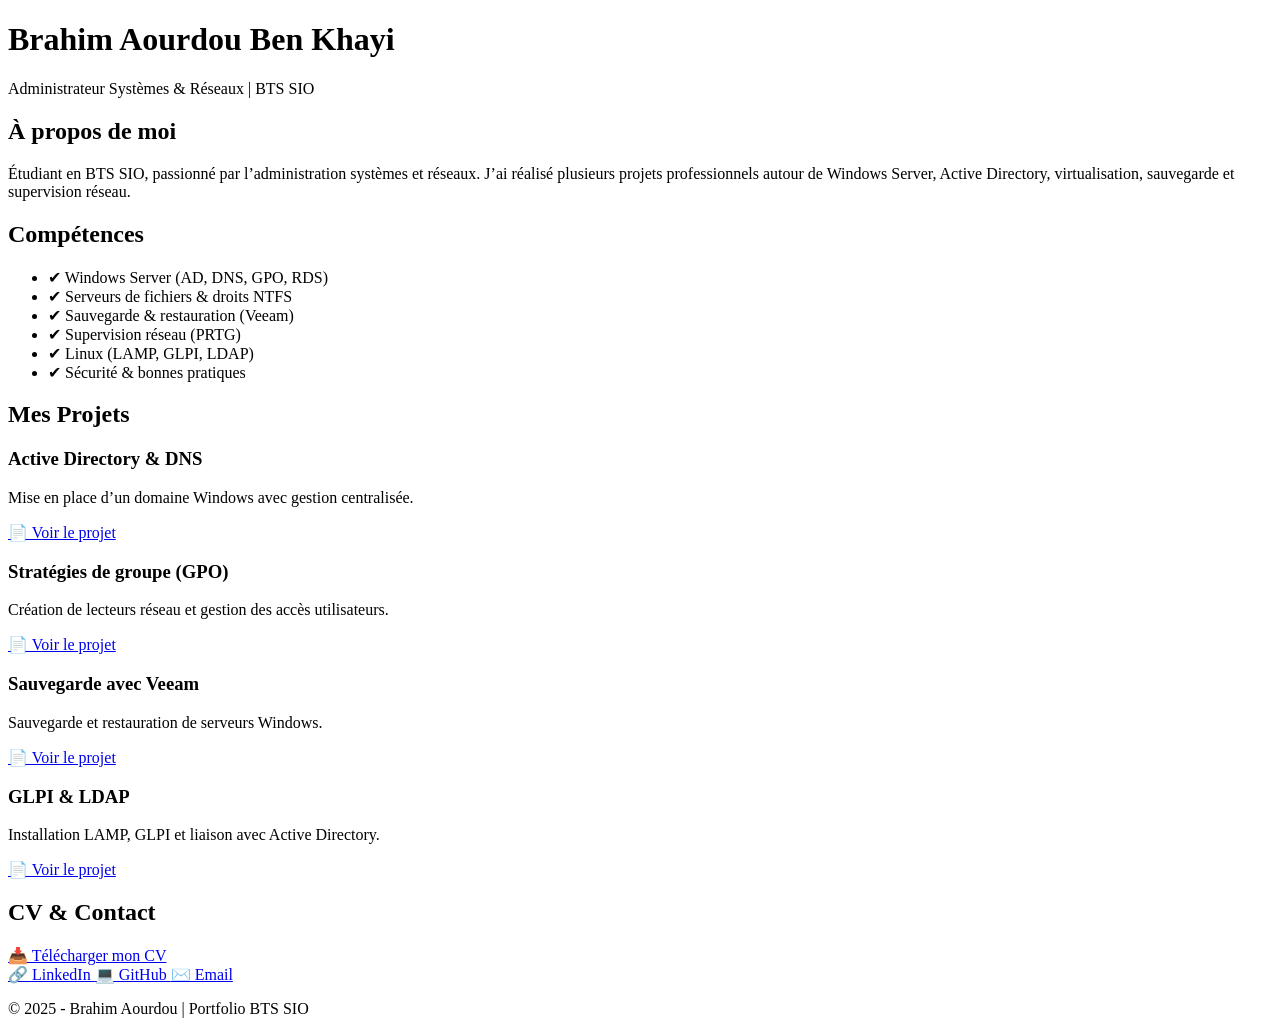
==== index.html @ 38aaaa42 "Add files via upload" ====
<!DOCTYPE html>
<html lang="fr">
<head>
    <meta charset="UTF-8">
    <title>Portfolio - Brahim Aourdou</title>
    <link rel="stylesheet" href="style.css">
</head>
<body>

<header>
    <h1>Brahim Aourdou Ben Khayi</h1>
    <p>Administrateur Systèmes & Réseaux | BTS SIO</p>
</header>

<section class="about">
    <h2>À propos de moi</h2>
    <p>
        Étudiant en BTS SIO, passionné par l’administration systèmes et réseaux.
        J’ai réalisé plusieurs projets professionnels autour de Windows Server,
        Active Directory, virtualisation, sauvegarde et supervision réseau.
    </p>
</section>

<section class="skills">
    <h2>Compétences</h2>
    <ul>
        <li>✔ Windows Server (AD, DNS, GPO, RDS)</li>
        <li>✔ Serveurs de fichiers & droits NTFS</li>
        <li>✔ Sauvegarde & restauration (Veeam)</li>
        <li>✔ Supervision réseau (PRTG)</li>
        <li>✔ Linux (LAMP, GLPI, LDAP)</li>
        <li>✔ Sécurité & bonnes pratiques</li>
    </ul>
</section>

<section class="projects">
    <h2>Mes Projets</h2>

    <div class="project">
        <h3>Active Directory & DNS</h3>
        <p>Mise en place d’un domaine Windows avec gestion centralisée.</p>
        <a href="projets/AD_DNS.pdf" target="_blank">📄 Voir le projet</a>
    </div>

    <div class="project">
        <h3>Stratégies de groupe (GPO)</h3>
        <p>Création de lecteurs réseau et gestion des accès utilisateurs.</p>
        <a href="projets/GPO.pdf" target="_blank">📄 Voir le projet</a>
    </div>

    <div class="project">
        <h3>Sauvegarde avec Veeam</h3>
        <p>Sauvegarde et restauration de serveurs Windows.</p>
        <a href="projets/VEEAM.pdf" target="_blank">📄 Voir le projet</a>
    </div>

    <div class="project">
        <h3>GLPI & LDAP</h3>
        <p>Installation LAMP, GLPI et liaison avec Active Directory.</p>
        <a href="projets/GLPI_LDAP.pdf" target="_blank">📄 Voir le projet</a>
    </div>

</section>
<section class="contact">
    <h2>CV & Contact</h2>

    <div class="contact-box">
        <a class="btn" href="CV/CV_Brahim_Aourdou.pdf" download>
            📥 Télécharger mon CV
        </a>

        <div class="links">
            <a href="https://www.linkedin.com/in/TON-LINKEDIN" target="_blank">
                🔗 LinkedIn
            </a>
            <a href="https://github.com/TON-GITHUB" target="_blank">
                💻 GitHub
            </a>
            <a href="mailto:brahim.aourdoubenkh@gmail.com">
                ✉️ Email
            </a>
        </div>
    </div>
</section>

<footer>
    <p>© 2025 - Brahim Aourdou | Portfolio BTS SIO</p>
</footer>

</body>
</html>
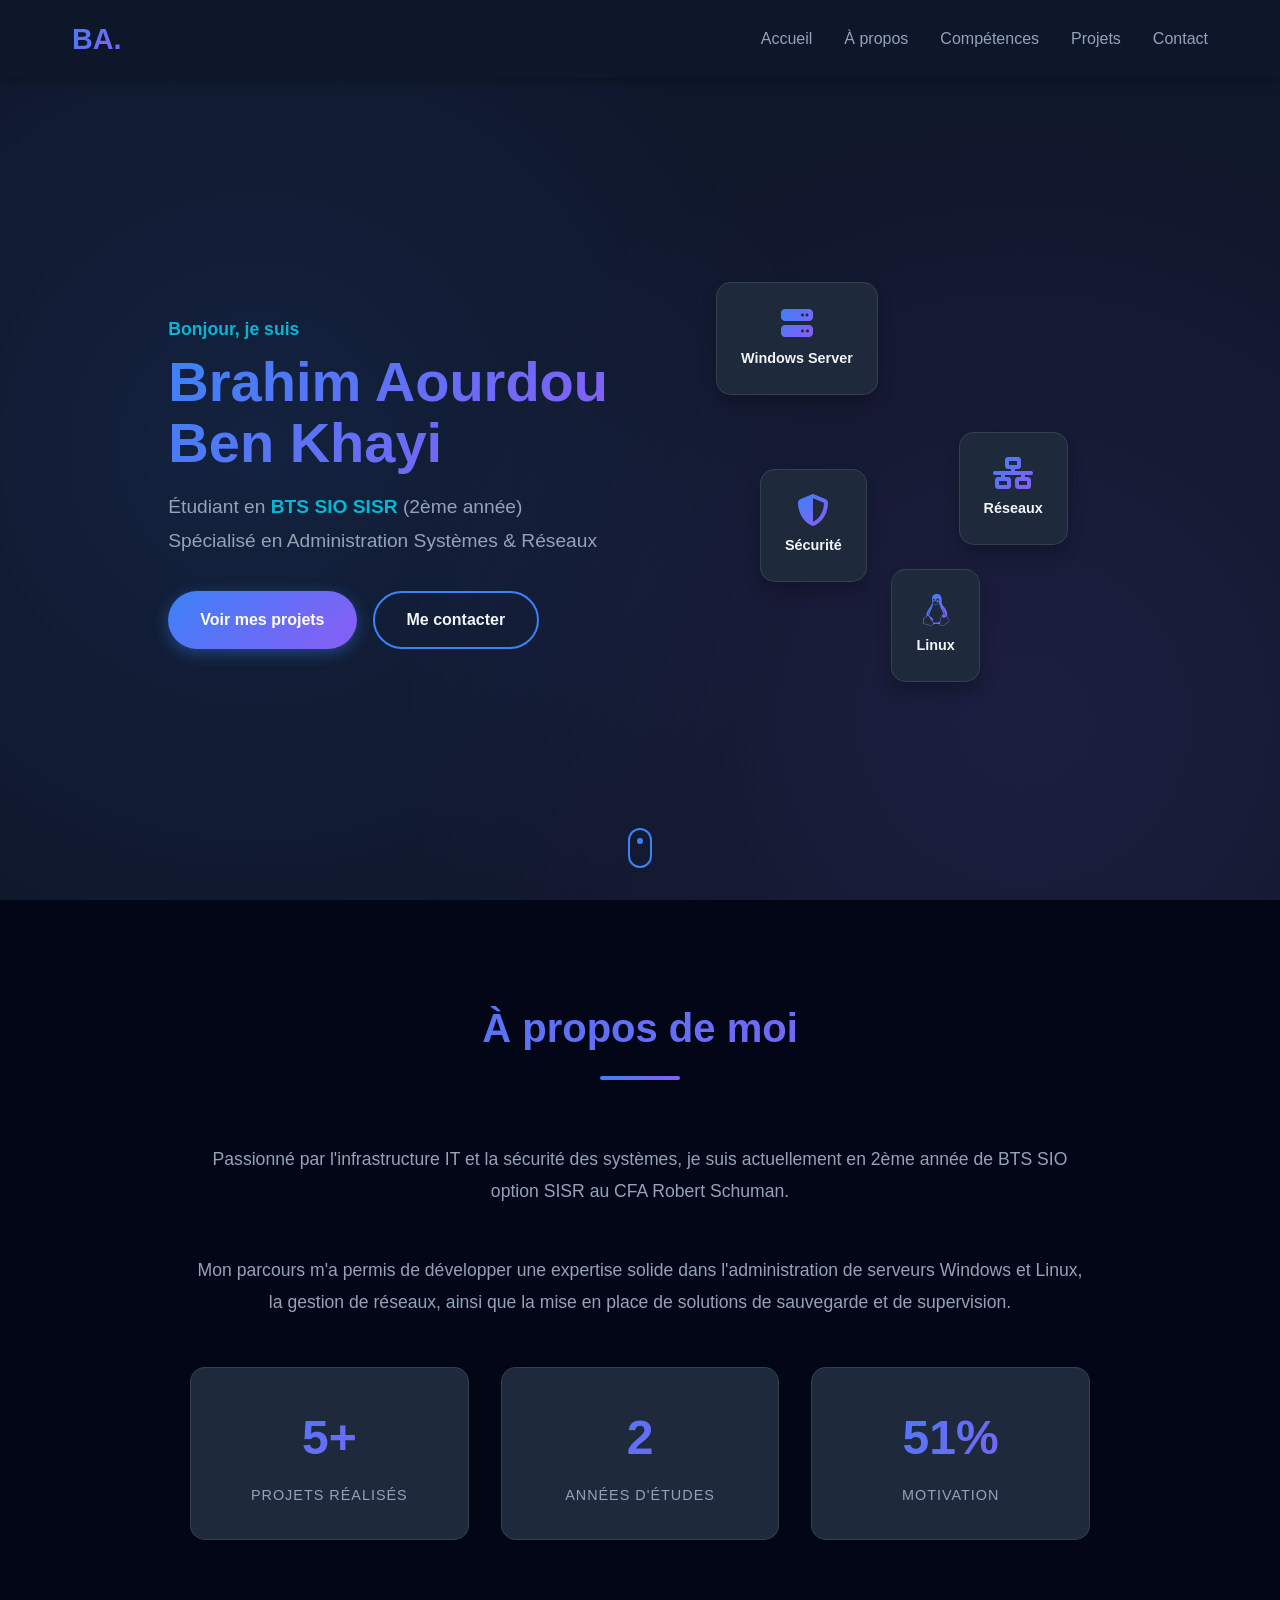
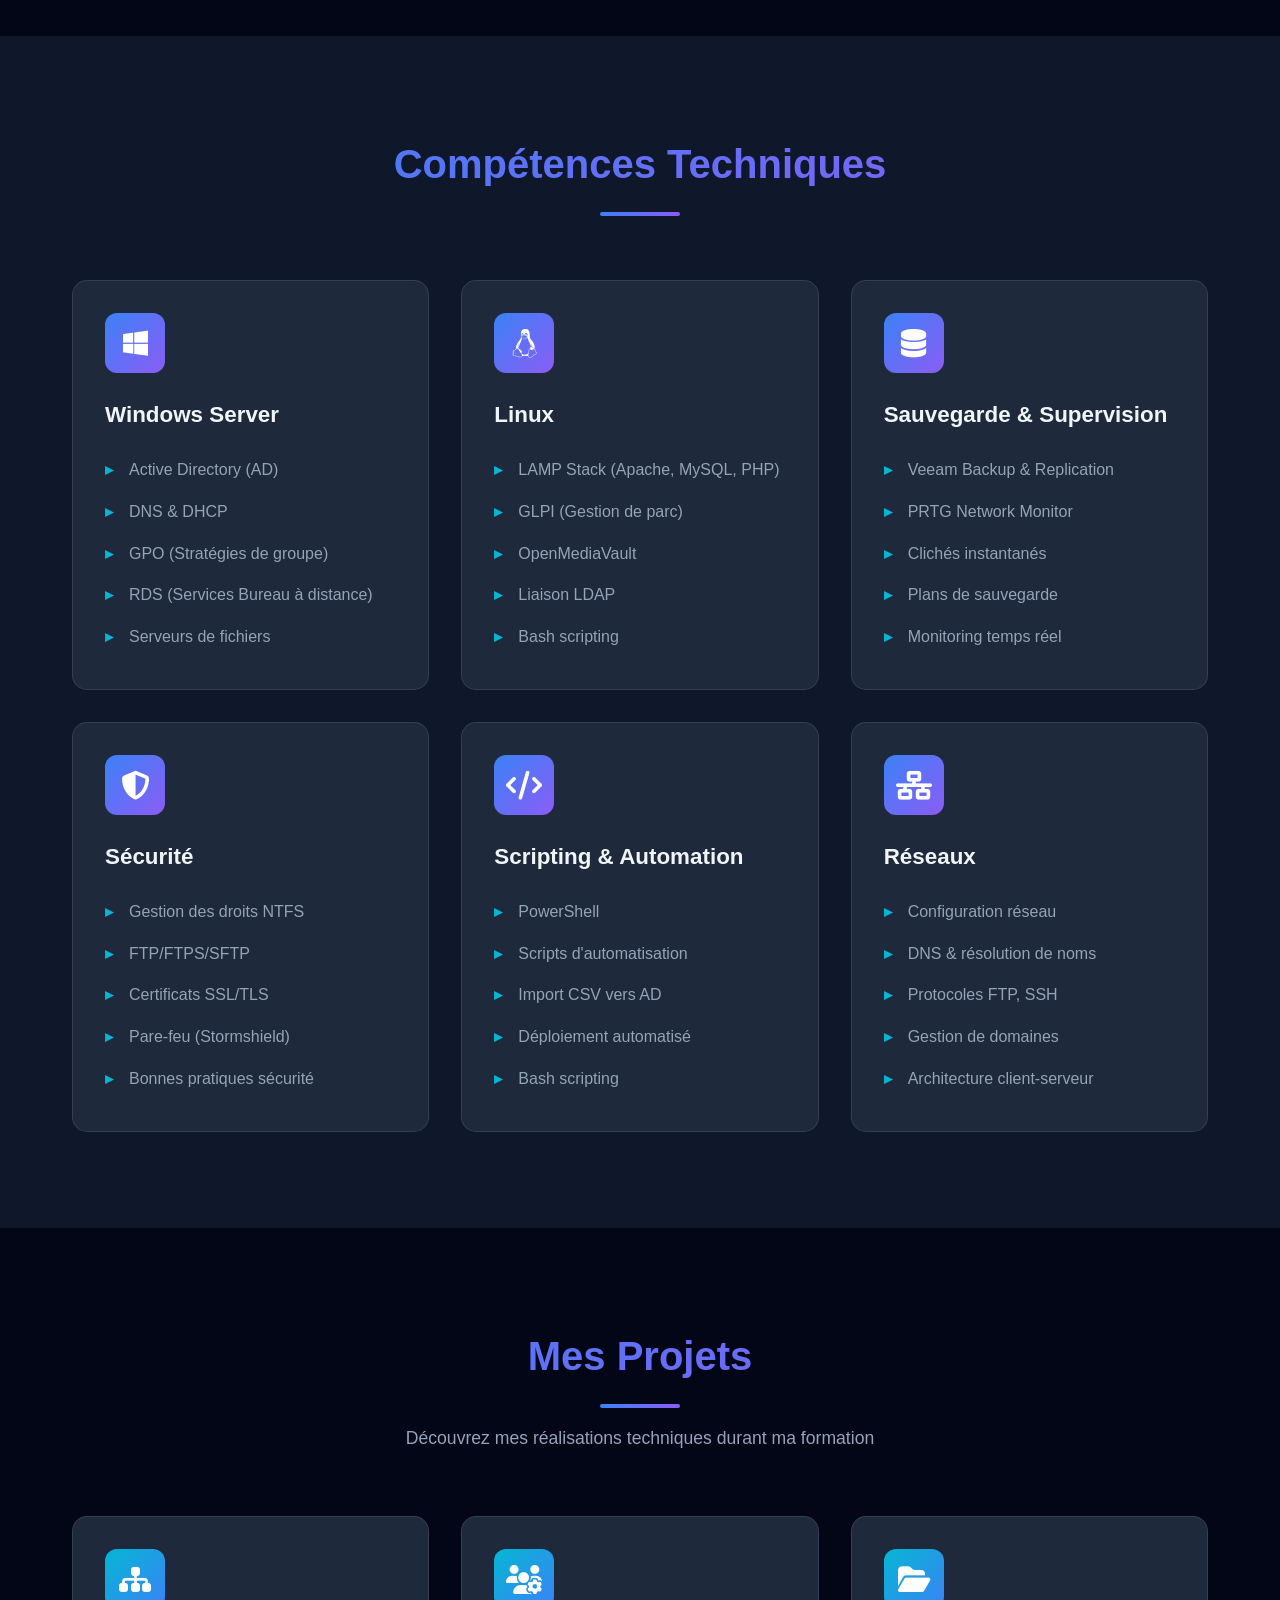
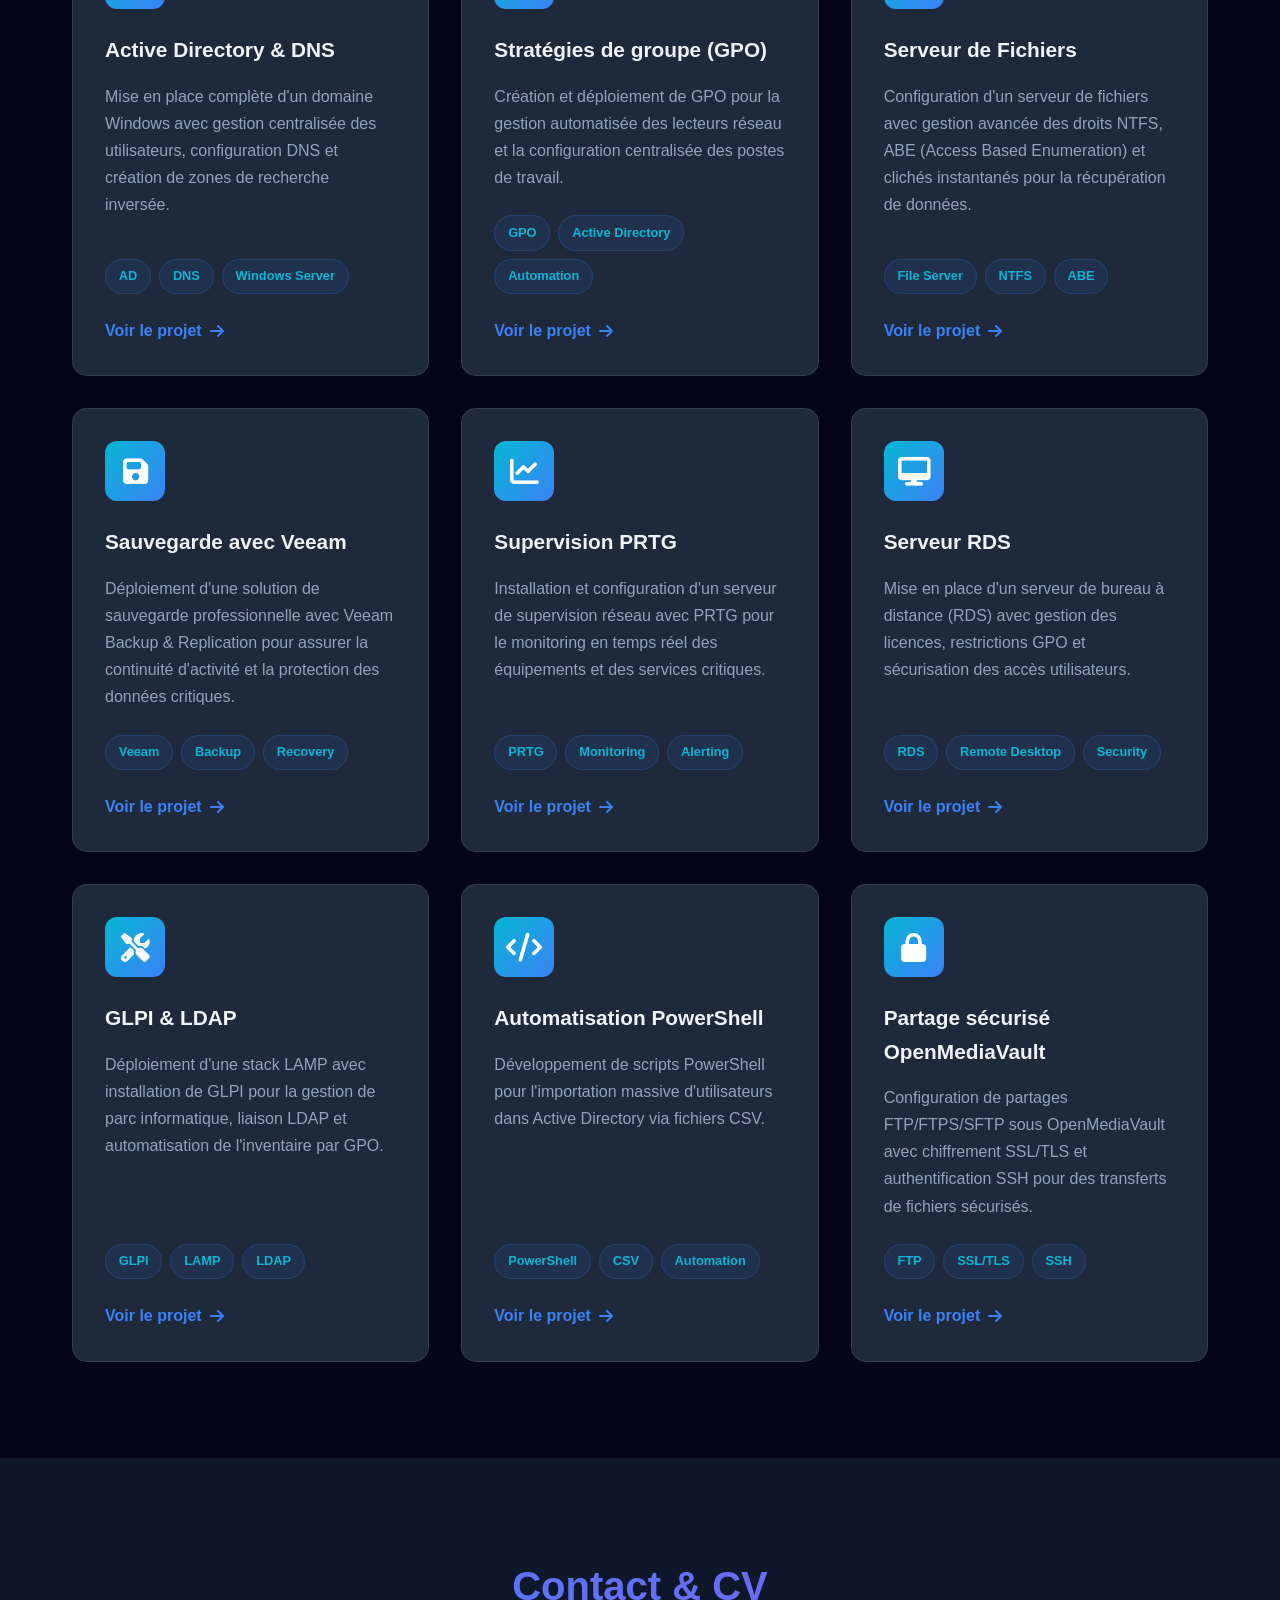
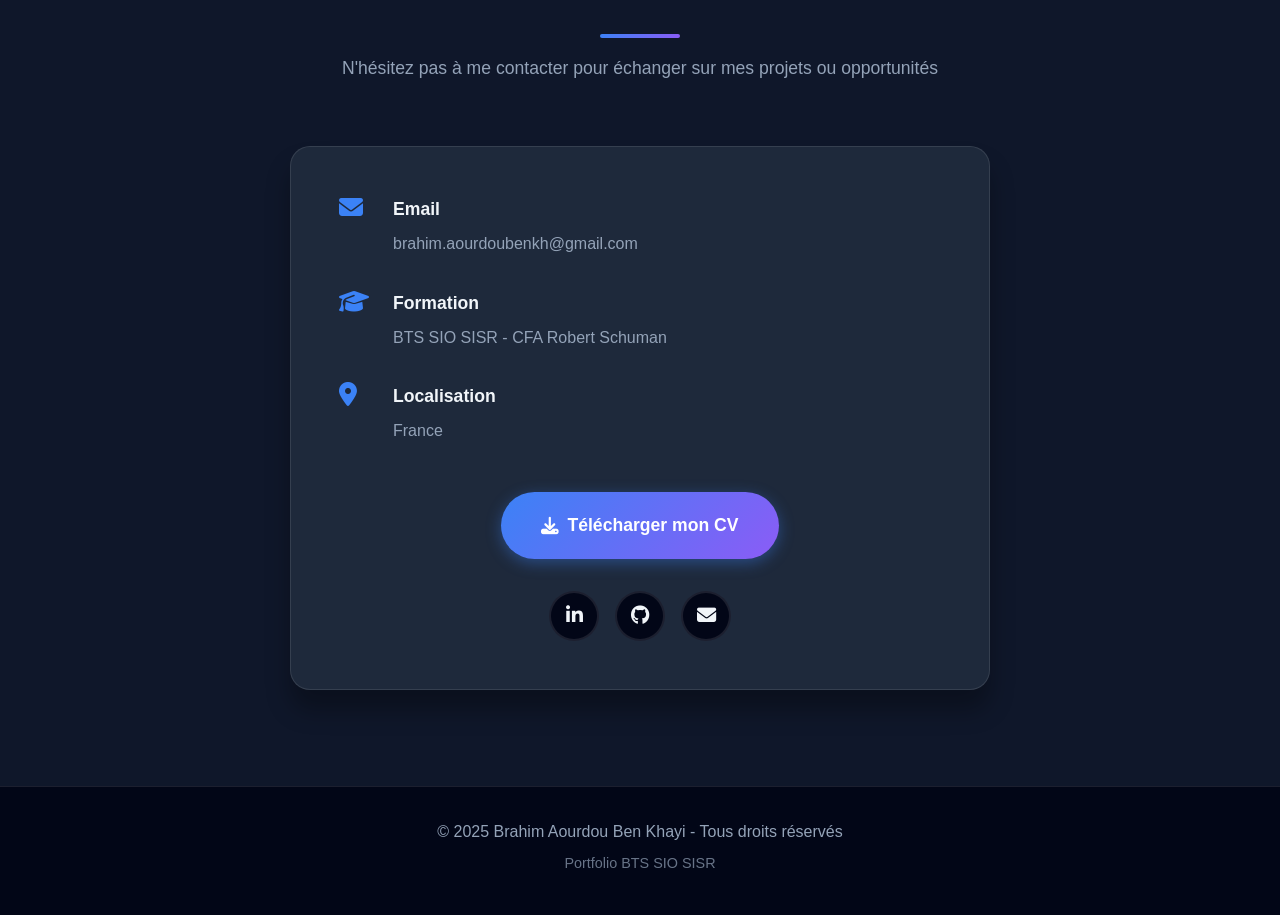
==== commit 8a9aac84: "projets" ====
--- a/index.html
+++ b/index.html
@@ -2,90 +2,414 @@
 <html lang="fr">
 <head>
     <meta charset="UTF-8">
-    <title>Portfolio - Brahim Aourdou</title>
+    <meta name="viewport" content="width=device-width, initial-scale=1.0">
+    <title>Brahim Aourdou - Administrateur Systèmes & Réseaux</title>
     <link rel="stylesheet" href="style.css">
+    <link rel="stylesheet" href="https://cdnjs.cloudflare.com/ajax/libs/font-awesome/6.4.0/css/all.min.css">
 </head>
 <body>
-
-<header>
-    <h1>Brahim Aourdou Ben Khayi</h1>
-    <p>Administrateur Systèmes & Réseaux | BTS SIO</p>
-</header>
-
-<section class="about">
-    <h2>À propos de moi</h2>
-    <p>
-        Étudiant en BTS SIO, passionné par l’administration systèmes et réseaux.
-        J’ai réalisé plusieurs projets professionnels autour de Windows Server,
-        Active Directory, virtualisation, sauvegarde et supervision réseau.
-    </p>
-</section>
-
-<section class="skills">
-    <h2>Compétences</h2>
-    <ul>
-        <li>✔ Windows Server (AD, DNS, GPO, RDS)</li>
-        <li>✔ Serveurs de fichiers & droits NTFS</li>
-        <li>✔ Sauvegarde & restauration (Veeam)</li>
-        <li>✔ Supervision réseau (PRTG)</li>
-        <li>✔ Linux (LAMP, GLPI, LDAP)</li>
-        <li>✔ Sécurité & bonnes pratiques</li>
-    </ul>
-</section>
-
-<section class="projects">
-    <h2>Mes Projets</h2>
-
-    <div class="project">
-        <h3>Active Directory & DNS</h3>
-        <p>Mise en place d’un domaine Windows avec gestion centralisée.</p>
-        <a href="projets/AD_DNS.pdf" target="_blank">📄 Voir le projet</a>
-    </div>
-
-    <div class="project">
-        <h3>Stratégies de groupe (GPO)</h3>
-        <p>Création de lecteurs réseau et gestion des accès utilisateurs.</p>
-        <a href="projets/GPO.pdf" target="_blank">📄 Voir le projet</a>
-    </div>
-
-    <div class="project">
-        <h3>Sauvegarde avec Veeam</h3>
-        <p>Sauvegarde et restauration de serveurs Windows.</p>
-        <a href="projets/VEEAM.pdf" target="_blank">📄 Voir le projet</a>
-    </div>
-
-    <div class="project">
-        <h3>GLPI & LDAP</h3>
-        <p>Installation LAMP, GLPI et liaison avec Active Directory.</p>
-        <a href="projets/GLPI_LDAP.pdf" target="_blank">📄 Voir le projet</a>
-    </div>
-
-</section>
-<section class="contact">
-    <h2>CV & Contact</h2>
-
-    <div class="contact-box">
-        <a class="btn" href="CV/CV_Brahim_Aourdou.pdf" download>
-            📥 Télécharger mon CV
-        </a>
-
-        <div class="links">
-            <a href="https://www.linkedin.com/in/TON-LINKEDIN" target="_blank">
-                🔗 LinkedIn
-            </a>
-            <a href="https://github.com/TON-GITHUB" target="_blank">
-                💻 GitHub
-            </a>
-            <a href="mailto:brahim.aourdoubenkh@gmail.com">
-                ✉️ Email
-            </a>
-        </div>
-    </div>
-</section>
-
-<footer>
-    <p>© 2025 - Brahim Aourdou | Portfolio BTS SIO</p>
-</footer>
-
+    <!-- Navigation -->
+    <nav class="navbar">
+        <div class="nav-container">
+            <div class="logo">BA<span>.</span></div>
+            <ul class="nav-menu">
+                <li><a href="#accueil" class="nav-link">Accueil</a></li>
+                <li><a href="#apropos" class="nav-link">À propos</a></li>
+                <li><a href="#competences" class="nav-link">Compétences</a></li>
+                <li><a href="#projets" class="nav-link">Projets</a></li>
+                <li><a href="#contact" class="nav-link">Contact</a></li>
+            </ul>
+            <div class="hamburger">
+                <span></span>
+                <span></span>
+                <span></span>
+            </div>
+        </div>
+    </nav>
+
+    <!-- Hero Section -->
+    <section id="accueil" class="hero">
+        <div class="hero-container">
+            <div class="hero-content">
+                <div class="hero-text">
+                    <p class="hero-subtitle">Bonjour, je suis</p>
+                    <h1 class="hero-title">Brahim Aourdou<br>Ben Khayi</h1>
+                    <p class="hero-description">
+                        Étudiant en <span class="highlight">BTS SIO SISR</span> (2ème année)<br>
+                        Spécialisé en Administration Systèmes & Réseaux
+                    </p>
+                    <div class="hero-buttons">
+                        <a href="#projets" class="btn btn-primary">Voir mes projets</a>
+                        <a href="#contact" class="btn btn-secondary">Me contacter</a>
+                    </div>
+                </div>
+            </div>
+            <div class="hero-visual">
+                <div class="floating-card card-1">
+                    <i class="fas fa-server"></i>
+                    <p>Windows Server</p>
+                </div>
+                <div class="floating-card card-2">
+                    <i class="fas fa-network-wired"></i>
+                    <p>Réseaux</p>
+                </div>
+                <div class="floating-card card-3">
+                    <i class="fas fa-shield-alt"></i>
+                    <p>Sécurité</p>
+                </div>
+                <div class="floating-card card-4">
+                    <i class="fab fa-linux"></i>
+                    <p>Linux</p>
+                </div>
+            </div>
+        </div>
+        <div class="scroll-indicator">
+            <span></span>
+        </div>
+    </section>
+
+    <!-- About Section -->
+    <section id="apropos" class="about">
+        <div class="container">
+            <div class="section-header">
+                <h2 class="section-title">À propos de moi</h2>
+                <div class="title-underline"></div>
+            </div>
+            <div class="about-content">
+                <div class="about-text">
+                    <p class="intro-text">
+                        Passionné par l'infrastructure IT et la sécurité des systèmes, je suis actuellement en 2ème année 
+                        de BTS SIO option SISR au CFA Robert Schuman.
+                    </p>
+                    <p>
+                        Mon parcours m'a permis de développer une expertise solide dans l'administration de serveurs Windows 
+                        et Linux, la gestion de réseaux, ainsi que la mise en place de solutions de sauvegarde et de supervision.
+                    </p>
+                    <div class="about-stats">
+                        <div class="stat-item">
+                            <div class="stat-number">9+</div>
+                            <div class="stat-label">Projets réalisés</div>
+                        </div>
+                        <div class="stat-item">
+                            <div class="stat-number">2</div>
+                            <div class="stat-label">Années d'études</div>
+                        </div>
+                        <div class="stat-item">
+                            <div class="stat-number">100%</div>
+                            <div class="stat-label">Motivation</div>
+                        </div>
+                    </div>
+                </div>
+            </div>
+        </div>
+    </section>
+
+    <!-- Skills Section -->
+    <section id="competences" class="skills">
+        <div class="container">
+            <div class="section-header">
+                <h2 class="section-title">Compétences Techniques</h2>
+                <div class="title-underline"></div>
+            </div>
+            <div class="skills-grid">
+                <div class="skill-card">
+                    <div class="skill-icon">
+                        <i class="fab fa-windows"></i>
+                    </div>
+                    <h3>Windows Server</h3>
+                    <ul>
+                        <li>Active Directory (AD)</li>
+                        <li>DNS & DHCP</li>
+                        <li>GPO (Stratégies de groupe)</li>
+                        <li>RDS (Services Bureau à distance)</li>
+                        <li>Serveurs de fichiers</li>
+                    </ul>
+                </div>
+
+                <div class="skill-card">
+                    <div class="skill-icon">
+                        <i class="fab fa-linux"></i>
+                    </div>
+                    <h3>Linux</h3>
+                    <ul>
+                        <li>LAMP Stack (Apache, MySQL, PHP)</li>
+                        <li>GLPI (Gestion de parc)</li>
+                        <li>OpenMediaVault</li>
+                        <li>Liaison LDAP</li>
+                        <li>Bash scripting</li>
+                    </ul>
+                </div>
+
+                <div class="skill-card">
+                    <div class="skill-icon">
+                        <i class="fas fa-database"></i>
+                    </div>
+                    <h3>Sauvegarde & Supervision</h3>
+                    <ul>
+                        <li>Veeam Backup & Replication</li>
+                        <li>PRTG Network Monitor</li>
+                        <li>Clichés instantanés</li>
+                        <li>Plans de sauvegarde</li>
+                        <li>Monitoring temps réel</li>
+                    </ul>
+                </div>
+
+                <div class="skill-card">
+                    <div class="skill-icon">
+                        <i class="fas fa-shield-alt"></i>
+                    </div>
+                    <h3>Sécurité</h3>
+                    <ul>
+                        <li>Gestion des droits NTFS</li>
+                        <li>FTP/FTPS/SFTP</li>
+                        <li>Certificats SSL/TLS</li>
+                        <li>Pare-feu (Stormshield)</li>
+                        <li>Bonnes pratiques sécurité</li>
+                    </ul>
+                </div>
+
+                <div class="skill-card">
+                    <div class="skill-icon">
+                        <i class="fas fa-code"></i>
+                    </div>
+                    <h3>Scripting & Automation</h3>
+                    <ul>
+                        <li>PowerShell</li>
+                        <li>Scripts d'automatisation</li>
+                        <li>Import CSV vers AD</li>
+                        <li>Déploiement automatisé</li>
+                        <li>Bash scripting</li>
+                    </ul>
+                </div>
+
+                <div class="skill-card">
+                    <div class="skill-icon">
+                        <i class="fas fa-network-wired"></i>
+                    </div>
+                    <h3>Réseaux</h3>
+                    <ul>
+                        <li>Configuration réseau</li>
+                        <li>DNS & résolution de noms</li>
+                        <li>Protocoles FTP, SSH</li>
+                        <li>Gestion de domaines</li>
+                        <li>Architecture client-serveur</li>
+                    </ul>
+                </div>
+            </div>
+        </div>
+    </section>
+
+    <!-- Projects Section -->
+    <section id="projets" class="projects">
+        <div class="container">
+            <div class="section-header">
+                <h2 class="section-title">Mes Projets</h2>
+                <div class="title-underline"></div>
+                <p class="section-subtitle">Découvrez mes réalisations techniques durant ma formation</p>
+            </div>
+            <div class="projects-grid">
+                <div class="project-card">
+                    <div class="project-icon">
+                        <i class="fas fa-sitemap"></i>
+                    </div>
+                    <h3>Active Directory & DNS</h3>
+                    <p>Mise en place complète d'un domaine Windows avec gestion centralisée des utilisateurs, 
+                    configuration DNS et création de zones de recherche inversée.</p>
+                    <div class="project-tags">
+                        <span class="tag">AD</span>
+                        <span class="tag">DNS</span>
+                        <span class="tag">Windows Server</span>
+                    </div>
+                    <a href="#" class="project-link">Voir le projet <i class="fas fa-arrow-right"></i></a>
+                </div>
+
+                <div class="project-card">
+                    <div class="project-icon">
+                        <i class="fas fa-users-cog"></i>
+                    </div>
+                    <h3>Stratégies de groupe (GPO)</h3>
+                    <p>Création et déploiement de GPO pour la gestion automatisée des lecteurs réseau et 
+                    la configuration centralisée des postes de travail.</p>
+                    <div class="project-tags">
+                        <span class="tag">GPO</span>
+                        <span class="tag">Active Directory</span>
+                        <span class="tag">Automation</span>
+                    </div>
+                    <a href="#" class="project-link">Voir le projet <i class="fas fa-arrow-right"></i></a>
+                </div>
+
+                <div class="project-card">
+                    <div class="project-icon">
+                        <i class="fas fa-folder-open"></i>
+                    </div>
+                    <h3>Serveur de Fichiers</h3>
+                    <p>Configuration d'un serveur de fichiers avec gestion avancée des droits NTFS, ABE 
+                    (Access Based Enumeration) et clichés instantanés pour la récupération de données.</p>
+                    <div class="project-tags">
+                        <span class="tag">File Server</span>
+                        <span class="tag">NTFS</span>
+                        <span class="tag">ABE</span>
+                    </div>
+                    <a href="#" class="project-link">Voir le projet <i class="fas fa-arrow-right"></i></a>
+                </div>
+
+                <div class="project-card">
+                    <div class="project-icon">
+                        <i class="fas fa-save"></i>
+                    </div>
+                    <h3>Sauvegarde avec Veeam</h3>
+                    <p>Déploiement d'une solution de sauvegarde professionnelle avec Veeam Backup & Replication 
+                    pour assurer la continuité d'activité et la protection des données critiques.</p>
+                    <div class="project-tags">
+                        <span class="tag">Veeam</span>
+                        <span class="tag">Backup</span>
+                        <span class="tag">Recovery</span>
+                    </div>
+                    <a href="#" class="project-link">Voir le projet <i class="fas fa-arrow-right"></i></a>
+                </div>
+
+                <div class="project-card">
+                    <div class="project-icon">
+                        <i class="fas fa-chart-line"></i>
+                    </div>
+                    <h3>Supervision PRTG</h3>
+                    <p>Installation et configuration d'un serveur de supervision réseau avec PRTG pour le 
+                    monitoring en temps réel des équipements et des services critiques.</p>
+                    <div class="project-tags">
+                        <span class="tag">PRTG</span>
+                        <span class="tag">Monitoring</span>
+                        <span class="tag">Alerting</span>
+                    </div>
+                    <a href="#" class="project-link">Voir le projet <i class="fas fa-arrow-right"></i></a>
+                </div>
+
+                <div class="project-card">
+                    <div class="project-icon">
+                        <i class="fas fa-desktop"></i>
+                    </div>
+                    <h3>Serveur RDS</h3>
+                    <p>Mise en place d'un serveur de bureau à distance (RDS) avec gestion des licences, 
+                    restrictions GPO et sécurisation des accès utilisateurs.</p>
+                    <div class="project-tags">
+                        <span class="tag">RDS</span>
+                        <span class="tag">Remote Desktop</span>
+                        <span class="tag">Security</span>
+                    </div>
+                    <a href="#" class="project-link">Voir le projet <i class="fas fa-arrow-right"></i></a>
+                </div>
+
+                <div class="project-card">
+                    <div class="project-icon">
+                        <i class="fas fa-tools"></i>
+                    </div>
+                    <h3>GLPI & LDAP</h3>
+                    <p>Déploiement d'une stack LAMP avec installation de GLPI pour la gestion de parc informatique, 
+                    liaison LDAP et automatisation de l'inventaire par GPO.</p>
+                    <div class="project-tags">
+                        <span class="tag">GLPI</span>
+                        <span class="tag">LAMP</span>
+                        <span class="tag">LDAP</span>
+                    </div>
+                    <a href="#" class="project-link">Voir le projet <i class="fas fa-arrow-right"></i></a>
+                </div>
+
+                <div class="project-card">
+                    <div class="project-icon">
+                        <i class="fas fa-code"></i>
+                    </div>
+                    <h3>Automatisation PowerShell</h3>
+                    <p>Développement de scripts PowerShell pour l'importation massive d'utilisateurs dans 
+                    Active Directory via fichiers CSV.</p>
+                    <div class="project-tags">
+                        <span class="tag">PowerShell</span>
+                        <span class="tag">CSV</span>
+                        <span class="tag">Automation</span>
+                    </div>
+                    <a href="#" class="project-link">Voir le projet <i class="fas fa-arrow-right"></i></a>
+                </div>
+
+                <div class="project-card">
+                    <div class="project-icon">
+                        <i class="fas fa-lock"></i>
+                    </div>
+                    <h3>Partage sécurisé OpenMediaVault</h3>
+                    <p>Configuration de partages FTP/FTPS/SFTP sous OpenMediaVault avec chiffrement SSL/TLS 
+                    et authentification SSH pour des transferts de fichiers sécurisés.</p>
+                    <div class="project-tags">
+                        <span class="tag">FTP</span>
+                        <span class="tag">SSL/TLS</span>
+                        <span class="tag">SSH</span>
+                    </div>
+                    <a href="#" class="project-link">Voir le projet <i class="fas fa-arrow-right"></i></a>
+                </div>
+            </div>
+        </div>
+    </section>
+
+    <!-- Contact Section -->
+    <section id="contact" class="contact">
+        <div class="container">
+            <div class="section-header">
+                <h2 class="section-title">Contact & CV</h2>
+                <div class="title-underline"></div>
+                <p class="section-subtitle">N'hésitez pas à me contacter pour échanger sur mes projets ou opportunités</p>
+            </div>
+            <div class="contact-content">
+                <div class="contact-card">
+                    <div class="contact-info">
+                        <div class="info-item">
+                            <i class="fas fa-envelope"></i>
+                            <div>
+                                <h4>Email</h4>
+                                <a href="mailto:brahim.aourdoubenkh@gmail.com">brahim.aourdoubenkh@gmail.com</a>
+                            </div>
+                        </div>
+                        <div class="info-item">
+                            <i class="fas fa-graduation-cap"></i>
+                            <div>
+                                <h4>Formation</h4>
+                                <p>BTS SIO SISR - CFA Robert Schuman</p>
+                            </div>
+                        </div>
+                        <div class="info-item">
+                            <i class="fas fa-map-marker-alt"></i>
+                            <div>
+                                <h4>Localisation</h4>
+                                <p>France</p>
+                            </div>
+                        </div>
+                    </div>
+                    <div class="contact-actions">
+                        <a href="#" class="btn btn-primary btn-large">
+                            <i class="fas fa-download"></i> Télécharger mon CV
+                        </a>
+                        <div class="social-links">
+                            <a href="https://www.linkedin.com" target="_blank" class="social-link">
+                                <i class="fab fa-linkedin-in"></i>
+                            </a>
+                            <a href="https://github.com" target="_blank" class="social-link">
+                                <i class="fab fa-github"></i>
+                            </a>
+                            <a href="mailto:brahim.aourdoubenkh@gmail.com" class="social-link">
+                                <i class="fas fa-envelope"></i>
+                            </a>
+                        </div>
+                    </div>
+                </div>
+            </div>
+        </div>
+    </section>
+
+    <!-- Footer -->
+    <footer class="footer">
+        <div class="container">
+            <div class="footer-content">
+                <p>&copy; 2025 Brahim Aourdou Ben Khayi - Tous droits réservés</p>
+                <p class="footer-subtitle">Portfolio BTS SIO SISR</p>
+            </div>
+        </div>
+    </footer>
+
+    <script src="script.js"></script>
 </body>
 </html>
--- a/style.css
+++ b/style.css
@@ -0,0 +1,789 @@
+/* Variables CSS */
+:root {
+    --primary-color: #3b82f6;
+    --secondary-color: #8b5cf6;
+    --accent-color: #06b6d4;
+    --dark-bg: #0f172a;
+    --darker-bg: #020617;
+    --card-bg: #1e293b;
+    --text-primary: #f1f5f9;
+    --text-secondary: #94a3b8;
+    --gradient-1: linear-gradient(135deg, #3b82f6 0%, #8b5cf6 100%);
+    --gradient-2: linear-gradient(135deg, #06b6d4 0%, #3b82f6 100%);
+    --shadow-sm: 0 2px 4px rgba(0, 0, 0, 0.1);
+    --shadow-md: 0 4px 6px rgba(0, 0, 0, 0.1);
+    --shadow-lg: 0 10px 15px rgba(0, 0, 0, 0.2);
+    --shadow-xl: 0 20px 25px rgba(0, 0, 0, 0.3);
+}
+
+/* Reset & Base */
+* {
+    margin: 0;
+    padding: 0;
+    box-sizing: border-box;
+}
+
+html {
+    scroll-behavior: smooth;
+}
+
+body {
+    font-family: 'Inter', -apple-system, BlinkMacSystemFont, 'Segoe UI', Roboto, sans-serif;
+    background-color: var(--dark-bg);
+    color: var(--text-primary);
+    line-height: 1.6;
+    overflow-x: hidden;
+}
+
+/* Navbar */
+.navbar {
+    position: fixed;
+    top: 0;
+    width: 100%;
+    background: rgba(15, 23, 42, 0.95);
+    backdrop-filter: blur(10px);
+    z-index: 1000;
+    padding: 1rem 0;
+    box-shadow: 0 2px 10px rgba(0, 0, 0, 0.3);
+}
+
+.nav-container {
+    max-width: 1200px;
+    margin: 0 auto;
+    padding: 0 2rem;
+    display: flex;
+    justify-content: space-between;
+    align-items: center;
+}
+
+.logo {
+    font-size: 1.8rem;
+    font-weight: 700;
+    background: var(--gradient-1);
+    -webkit-background-clip: text;
+    -webkit-text-fill-color: transparent;
+    background-clip: text;
+}
+
+.logo span {
+    color: var(--accent-color);
+}
+
+.nav-menu {
+    display: flex;
+    list-style: none;
+    gap: 2rem;
+}
+
+.nav-link {
+    color: var(--text-secondary);
+    text-decoration: none;
+    font-weight: 500;
+    transition: all 0.3s ease;
+    position: relative;
+}
+
+.nav-link::after {
+    content: '';
+    position: absolute;
+    bottom: -5px;
+    left: 0;
+    width: 0;
+    height: 2px;
+    background: var(--gradient-1);
+    transition: width 0.3s ease;
+}
+
+.nav-link:hover {
+    color: var(--text-primary);
+}
+
+.nav-link:hover::after {
+    width: 100%;
+}
+
+.hamburger {
+    display: none;
+    flex-direction: column;
+    cursor: pointer;
+    gap: 5px;
+}
+
+.hamburger span {
+    width: 25px;
+    height: 3px;
+    background: var(--text-primary);
+    transition: all 0.3s ease;
+}
+
+/* Hero Section */
+.hero {
+    min-height: 100vh;
+    display: flex;
+    align-items: center;
+    padding: 6rem 2rem 2rem;
+    position: relative;
+    overflow: hidden;
+}
+
+.hero::before {
+    content: '';
+    position: absolute;
+    top: 0;
+    left: 0;
+    width: 100%;
+    height: 100%;
+    background: radial-gradient(circle at 20% 50%, rgba(59, 130, 246, 0.1) 0%, transparent 50%),
+                radial-gradient(circle at 80% 80%, rgba(139, 92, 246, 0.1) 0%, transparent 50%);
+    z-index: -1;
+}
+
+.hero-container {
+    max-width: 1200px;
+    margin: 0 auto;
+    display: grid;
+    grid-template-columns: 1fr 1fr;
+    gap: 4rem;
+    align-items: center;
+}
+
+.hero-subtitle {
+    color: var(--accent-color);
+    font-size: 1.1rem;
+    font-weight: 600;
+    margin-bottom: 0.5rem;
+    animation: fadeInUp 0.6s ease;
+}
+
+.hero-title {
+    font-size: 3.5rem;
+    font-weight: 800;
+    line-height: 1.1;
+    margin-bottom: 1rem;
+    background: var(--gradient-1);
+    -webkit-background-clip: text;
+    -webkit-text-fill-color: transparent;
+    background-clip: text;
+    animation: fadeInUp 0.6s ease 0.2s backwards;
+}
+
+.hero-description {
+    font-size: 1.2rem;
+    color: var(--text-secondary);
+    margin-bottom: 2rem;
+    line-height: 1.8;
+    animation: fadeInUp 0.6s ease 0.4s backwards;
+}
+
+.highlight {
+    color: var(--accent-color);
+    font-weight: 600;
+}
+
+.hero-buttons {
+    display: flex;
+    gap: 1rem;
+    animation: fadeInUp 0.6s ease 0.6s backwards;
+}
+
+.btn {
+    padding: 0.9rem 2rem;
+    border-radius: 50px;
+    text-decoration: none;
+    font-weight: 600;
+    transition: all 0.3s ease;
+    display: inline-flex;
+    align-items: center;
+    gap: 0.5rem;
+}
+
+.btn-primary {
+    background: var(--gradient-1);
+    color: white;
+    box-shadow: 0 4px 15px rgba(59, 130, 246, 0.4);
+}
+
+.btn-primary:hover {
+    transform: translateY(-2px);
+    box-shadow: 0 6px 20px rgba(59, 130, 246, 0.6);
+}
+
+.btn-secondary {
+    background: transparent;
+    color: var(--text-primary);
+    border: 2px solid var(--primary-color);
+}
+
+.btn-secondary:hover {
+    background: var(--primary-color);
+    transform: translateY(-2px);
+}
+
+/* Floating Cards */
+.hero-visual {
+    position: relative;
+    height: 500px;
+}
+
+.floating-card {
+    position: absolute;
+    background: var(--card-bg);
+    padding: 1.5rem;
+    border-radius: 15px;
+    box-shadow: var(--shadow-lg);
+    display: flex;
+    flex-direction: column;
+    align-items: center;
+    gap: 0.5rem;
+    border: 1px solid rgba(255, 255, 255, 0.1);
+    animation: float 3s ease-in-out infinite;
+}
+
+.floating-card i {
+    font-size: 2rem;
+    background: var(--gradient-1);
+    -webkit-background-clip: text;
+    -webkit-text-fill-color: transparent;
+    background-clip: text;
+}
+
+.floating-card p {
+    font-weight: 600;
+    font-size: 0.9rem;
+}
+
+.card-1 {
+    top: 10%;
+    left: 10%;
+    animation-delay: 0s;
+}
+
+.card-2 {
+    top: 40%;
+    right: 10%;
+    animation-delay: 0.5s;
+}
+
+.card-3 {
+    bottom: 30%;
+    left: 20%;
+    animation-delay: 1s;
+}
+
+.card-4 {
+    bottom: 10%;
+    right: 30%;
+    animation-delay: 1.5s;
+}
+
+/* Scroll Indicator */
+.scroll-indicator {
+    position: absolute;
+    bottom: 2rem;
+    left: 50%;
+    transform: translateX(-50%);
+    animation: bounce 2s infinite;
+}
+
+.scroll-indicator span {
+    display: block;
+    width: 24px;
+    height: 40px;
+    border: 2px solid var(--primary-color);
+    border-radius: 20px;
+    position: relative;
+}
+
+.scroll-indicator span::before {
+    content: '';
+    position: absolute;
+    top: 8px;
+    left: 50%;
+    transform: translateX(-50%);
+    width: 6px;
+    height: 6px;
+    background: var(--primary-color);
+    border-radius: 50%;
+    animation: scroll 2s infinite;
+}
+
+/* Container & Sections */
+.container {
+    max-width: 1200px;
+    margin: 0 auto;
+    padding: 0 2rem;
+}
+
+section {
+    padding: 6rem 0;
+}
+
+.section-header {
+    text-align: center;
+    margin-bottom: 4rem;
+}
+
+.section-title {
+    font-size: 2.5rem;
+    font-weight: 800;
+    margin-bottom: 1rem;
+    background: var(--gradient-1);
+    -webkit-background-clip: text;
+    -webkit-text-fill-color: transparent;
+    background-clip: text;
+}
+
+.title-underline {
+    width: 80px;
+    height: 4px;
+    background: var(--gradient-1);
+    margin: 0 auto;
+    border-radius: 2px;
+}
+
+.section-subtitle {
+    color: var(--text-secondary);
+    font-size: 1.1rem;
+    margin-top: 1rem;
+}
+
+/* About Section */
+.about {
+    background: var(--darker-bg);
+}
+
+.about-content {
+    max-width: 900px;
+    margin: 0 auto;
+}
+
+.about-text {
+    text-align: center;
+}
+
+.intro-text {
+    font-size: 1.3rem;
+    color: var(--text-primary);
+    margin-bottom: 1.5rem;
+    line-height: 1.8;
+}
+
+.about-text p {
+    color: var(--text-secondary);
+    font-size: 1.1rem;
+    margin-bottom: 3rem;
+    line-height: 1.8;
+}
+
+.about-stats {
+    display: grid;
+    grid-template-columns: repeat(3, 1fr);
+    gap: 2rem;
+    margin-top: 3rem;
+}
+
+.stat-item {
+    text-align: center;
+    padding: 2rem;
+    background: var(--card-bg);
+    border-radius: 15px;
+    border: 1px solid rgba(255, 255, 255, 0.1);
+    transition: all 0.3s ease;
+}
+
+.stat-item:hover {
+    transform: translateY(-5px);
+    box-shadow: var(--shadow-lg);
+}
+
+.stat-number {
+    font-size: 3rem;
+    font-weight: 800;
+    background: var(--gradient-1);
+    -webkit-background-clip: text;
+    -webkit-text-fill-color: transparent;
+    background-clip: text;
+    margin-bottom: 0.5rem;
+}
+
+.stat-label {
+    color: var(--text-secondary);
+    font-size: 0.9rem;
+    text-transform: uppercase;
+    letter-spacing: 1px;
+}
+
+/* Skills Section */
+.skills-grid {
+    display: grid;
+    grid-template-columns: repeat(auto-fit, minmax(300px, 1fr));
+    gap: 2rem;
+}
+
+.skill-card {
+    background: var(--card-bg);
+    padding: 2rem;
+    border-radius: 15px;
+    border: 1px solid rgba(255, 255, 255, 0.1);
+    transition: all 0.3s ease;
+}
+
+.skill-card:hover {
+    transform: translateY(-5px);
+    box-shadow: var(--shadow-xl);
+    border-color: var(--primary-color);
+}
+
+.skill-icon {
+    width: 60px;
+    height: 60px;
+    background: var(--gradient-1);
+    border-radius: 12px;
+    display: flex;
+    align-items: center;
+    justify-content: center;
+    margin-bottom: 1.5rem;
+}
+
+.skill-icon i {
+    font-size: 1.8rem;
+    color: white;
+}
+
+.skill-card h3 {
+    font-size: 1.4rem;
+    margin-bottom: 1rem;
+    color: var(--text-primary);
+}
+
+.skill-card ul {
+    list-style: none;
+}
+
+.skill-card li {
+    color: var(--text-secondary);
+    padding: 0.5rem 0;
+    padding-left: 1.5rem;
+    position: relative;
+}
+
+.skill-card li::before {
+    content: '▸';
+    position: absolute;
+    left: 0;
+    color: var(--accent-color);
+    font-weight: bold;
+}
+
+/* Projects Section */
+.projects {
+    background: var(--darker-bg);
+}
+
+.projects-grid {
+    display: grid;
+    grid-template-columns: repeat(auto-fit, minmax(320px, 1fr));
+    gap: 2rem;
+}
+
+.project-card {
+    background: var(--card-bg);
+    padding: 2rem;
+    border-radius: 15px;
+    border: 1px solid rgba(255, 255, 255, 0.1);
+    transition: all 0.3s ease;
+    display: flex;
+    flex-direction: column;
+}
+
+.project-card:hover {
+    transform: translateY(-5px);
+    box-shadow: var(--shadow-xl);
+    border-color: var(--primary-color);
+}
+
+.project-icon {
+    width: 60px;
+    height: 60px;
+    background: var(--gradient-2);
+    border-radius: 12px;
+    display: flex;
+    align-items: center;
+    justify-content: center;
+    margin-bottom: 1.5rem;
+}
+
+.project-icon i {
+    font-size: 1.8rem;
+    color: white;
+}
+
+.project-card h3 {
+    font-size: 1.3rem;
+    margin-bottom: 1rem;
+    color: var(--text-primary);
+}
+
+.project-card p {
+    color: var(--text-secondary);
+    line-height: 1.7;
+    margin-bottom: 1.5rem;
+    flex-grow: 1;
+}
+
+.project-tags {
+    display: flex;
+    flex-wrap: wrap;
+    gap: 0.5rem;
+    margin-bottom: 1.5rem;
+}
+
+.tag {
+    background: rgba(59, 130, 246, 0.1);
+    color: var(--accent-color);
+    padding: 0.4rem 0.8rem;
+    border-radius: 20px;
+    font-size: 0.8rem;
+    font-weight: 600;
+    border: 1px solid rgba(59, 130, 246, 0.2);
+}
+
+.project-link {
+    color: var(--primary-color);
+    text-decoration: none;
+    font-weight: 600;
+    display: inline-flex;
+    align-items: center;
+    gap: 0.5rem;
+    transition: all 0.3s ease;
+}
+
+.project-link:hover {
+    color: var(--accent-color);
+    gap: 0.8rem;
+}
+
+/* Contact Section */
+.contact-content {
+    max-width: 700px;
+    margin: 0 auto;
+}
+
+.contact-card {
+    background: var(--card-bg);
+    padding: 3rem;
+    border-radius: 20px;
+    border: 1px solid rgba(255, 255, 255, 0.1);
+    box-shadow: var(--shadow-xl);
+}
+
+.contact-info {
+    margin-bottom: 3rem;
+}
+
+.info-item {
+    display: flex;
+    align-items: flex-start;
+    gap: 1.5rem;
+    margin-bottom: 2rem;
+}
+
+.info-item i {
+    font-size: 1.5rem;
+    color: var(--primary-color);
+    min-width: 30px;
+}
+
+.info-item h4 {
+    color: var(--text-primary);
+    margin-bottom: 0.5rem;
+    font-size: 1.1rem;
+}
+
+.info-item p,
+.info-item a {
+    color: var(--text-secondary);
+    text-decoration: none;
+    transition: color 0.3s ease;
+}
+
+.info-item a:hover {
+    color: var(--accent-color);
+}
+
+.contact-actions {
+    text-align: center;
+}
+
+.btn-large {
+    font-size: 1.1rem;
+    padding: 1.2rem 2.5rem;
+    margin-bottom: 2rem;
+}
+
+.social-links {
+    display: flex;
+    justify-content: center;
+    gap: 1rem;
+}
+
+.social-link {
+    width: 50px;
+    height: 50px;
+    background: var(--darker-bg);
+    border: 2px solid rgba(255, 255, 255, 0.1);
+    border-radius: 50%;
+    display: flex;
+    align-items: center;
+    justify-content: center;
+    color: var(--text-primary);
+    text-decoration: none;
+    font-size: 1.2rem;
+    transition: all 0.3s ease;
+}
+
+.social-link:hover {
+    background: var(--gradient-1);
+    border-color: transparent;
+    transform: translateY(-3px);
+    box-shadow: 0 5px 15px rgba(59, 130, 246, 0.4);
+}
+
+/* Footer */
+.footer {
+    background: var(--darker-bg);
+    padding: 2rem 0;
+    text-align: center;
+    border-top: 1px solid rgba(255, 255, 255, 0.1);
+}
+
+.footer-content p {
+    color: var(--text-secondary);
+    margin-bottom: 0.5rem;
+}
+
+.footer-subtitle {
+    font-size: 0.9rem;
+    opacity: 0.7;
+}
+
+/* Animations */
+@keyframes fadeInUp {
+    from {
+        opacity: 0;
+        transform: translateY(30px);
+    }
+    to {
+        opacity: 1;
+        transform: translateY(0);
+    }
+}
+
+@keyframes float {
+    0%, 100% {
+        transform: translateY(0);
+    }
+    50% {
+        transform: translateY(-20px);
+    }
+}
+
+@keyframes bounce {
+    0%, 20%, 50%, 80%, 100% {
+        transform: translateX(-50%) translateY(0);
+    }
+    40% {
+        transform: translateX(-50%) translateY(-10px);
+    }
+    60% {
+        transform: translateX(-50%) translateY(-5px);
+    }
+}
+
+@keyframes scroll {
+    0% {
+        opacity: 0;
+        transform: translateX(-50%) translateY(0);
+    }
+    40% {
+        opacity: 1;
+    }
+    80% {
+        opacity: 0;
+        transform: translateX(-50%) translateY(20px);
+    }
+    100% {
+        opacity: 0;
+    }
+}
+
+/* Responsive */
+@media (max-width: 968px) {
+    .nav-menu {
+        position: fixed;
+        left: -100%;
+        top: 70px;
+        flex-direction: column;
+        background: rgba(15, 23, 42, 0.98);
+        width: 100%;
+        text-align: center;
+        transition: 0.3s;
+        padding: 2rem 0;
+    }
+
+    .nav-menu.active {
+        left: 0;
+    }
+
+    .hamburger {
+        display: flex;
+    }
+
+    .hero-container {
+        grid-template-columns: 1fr;
+        text-align: center;
+    }
+
+    .hero-visual {
+        display: none;
+    }
+
+    .hero-title {
+        font-size: 2.5rem;
+    }
+
+    .hero-buttons {
+        justify-content: center;
+        flex-wrap: wrap;
+    }
+
+    .about-stats {
+        grid-template-columns: 1fr;
+    }
+
+    .skills-grid {
+        grid-template-columns: 1fr;
+    }
+
+    .projects-grid {
+        grid-template-columns: 1fr;
+    }
+}
+
+@media (max-width: 480px) {
+    .hero-title {
+        font-size: 2rem;
+    }
+
+    .hero-description {
+        font-size: 1rem;
+    }
+
+    .section-title {
+        font-size: 2rem;
+    }
+
+    .contact-card {
+        padding: 2rem 1.5rem;
+    }
+}
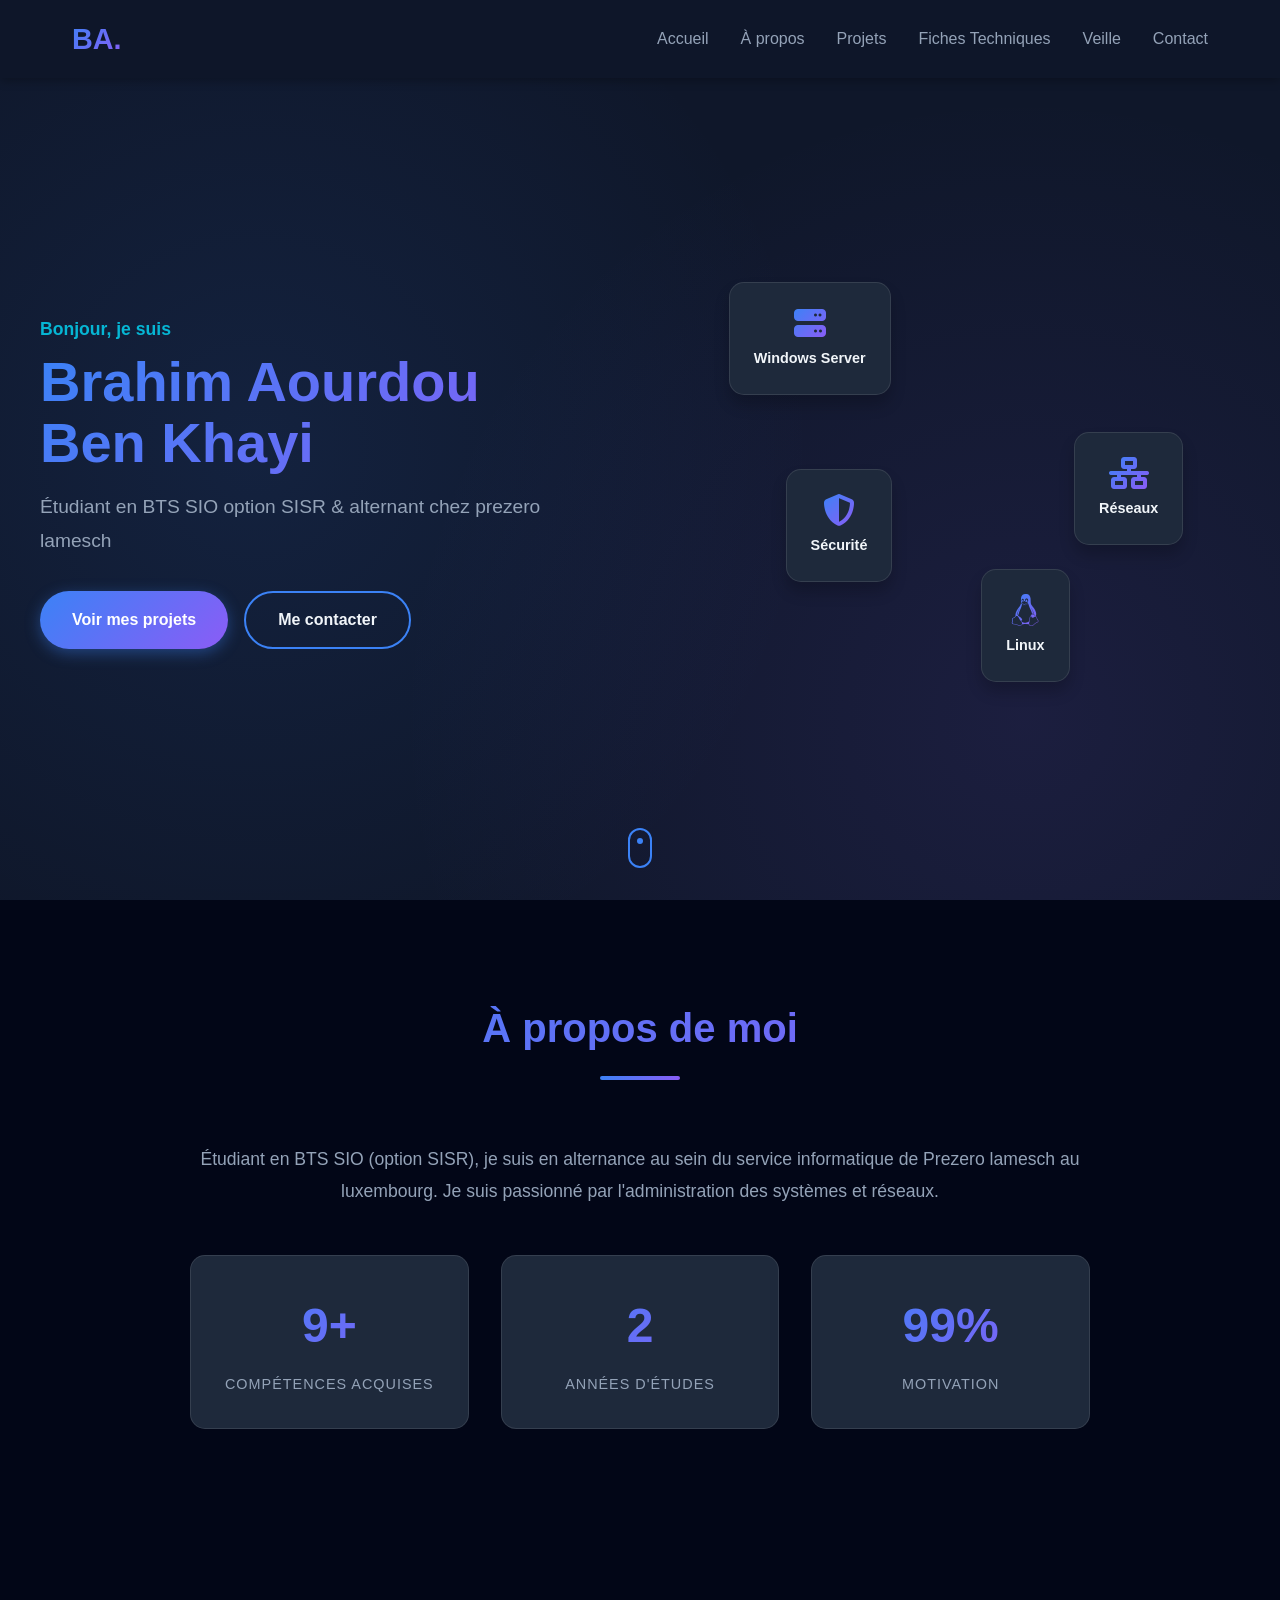
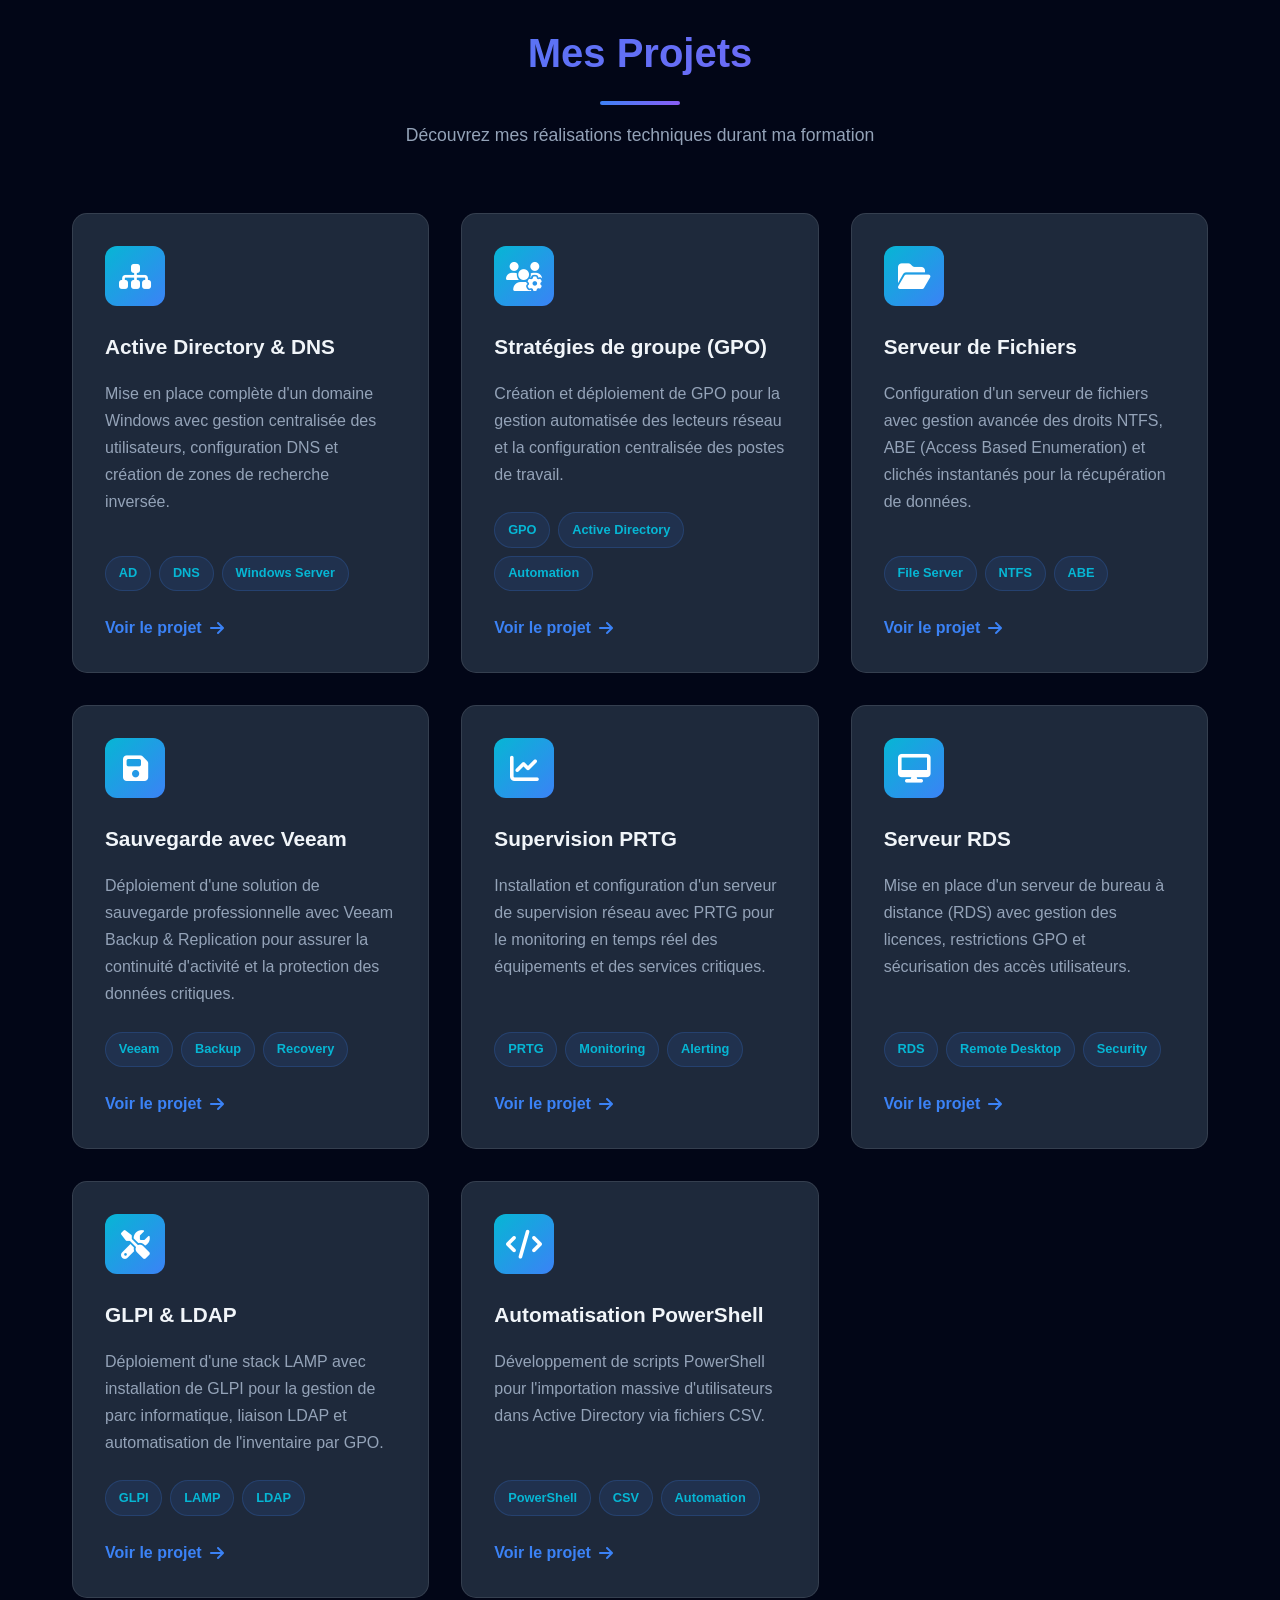
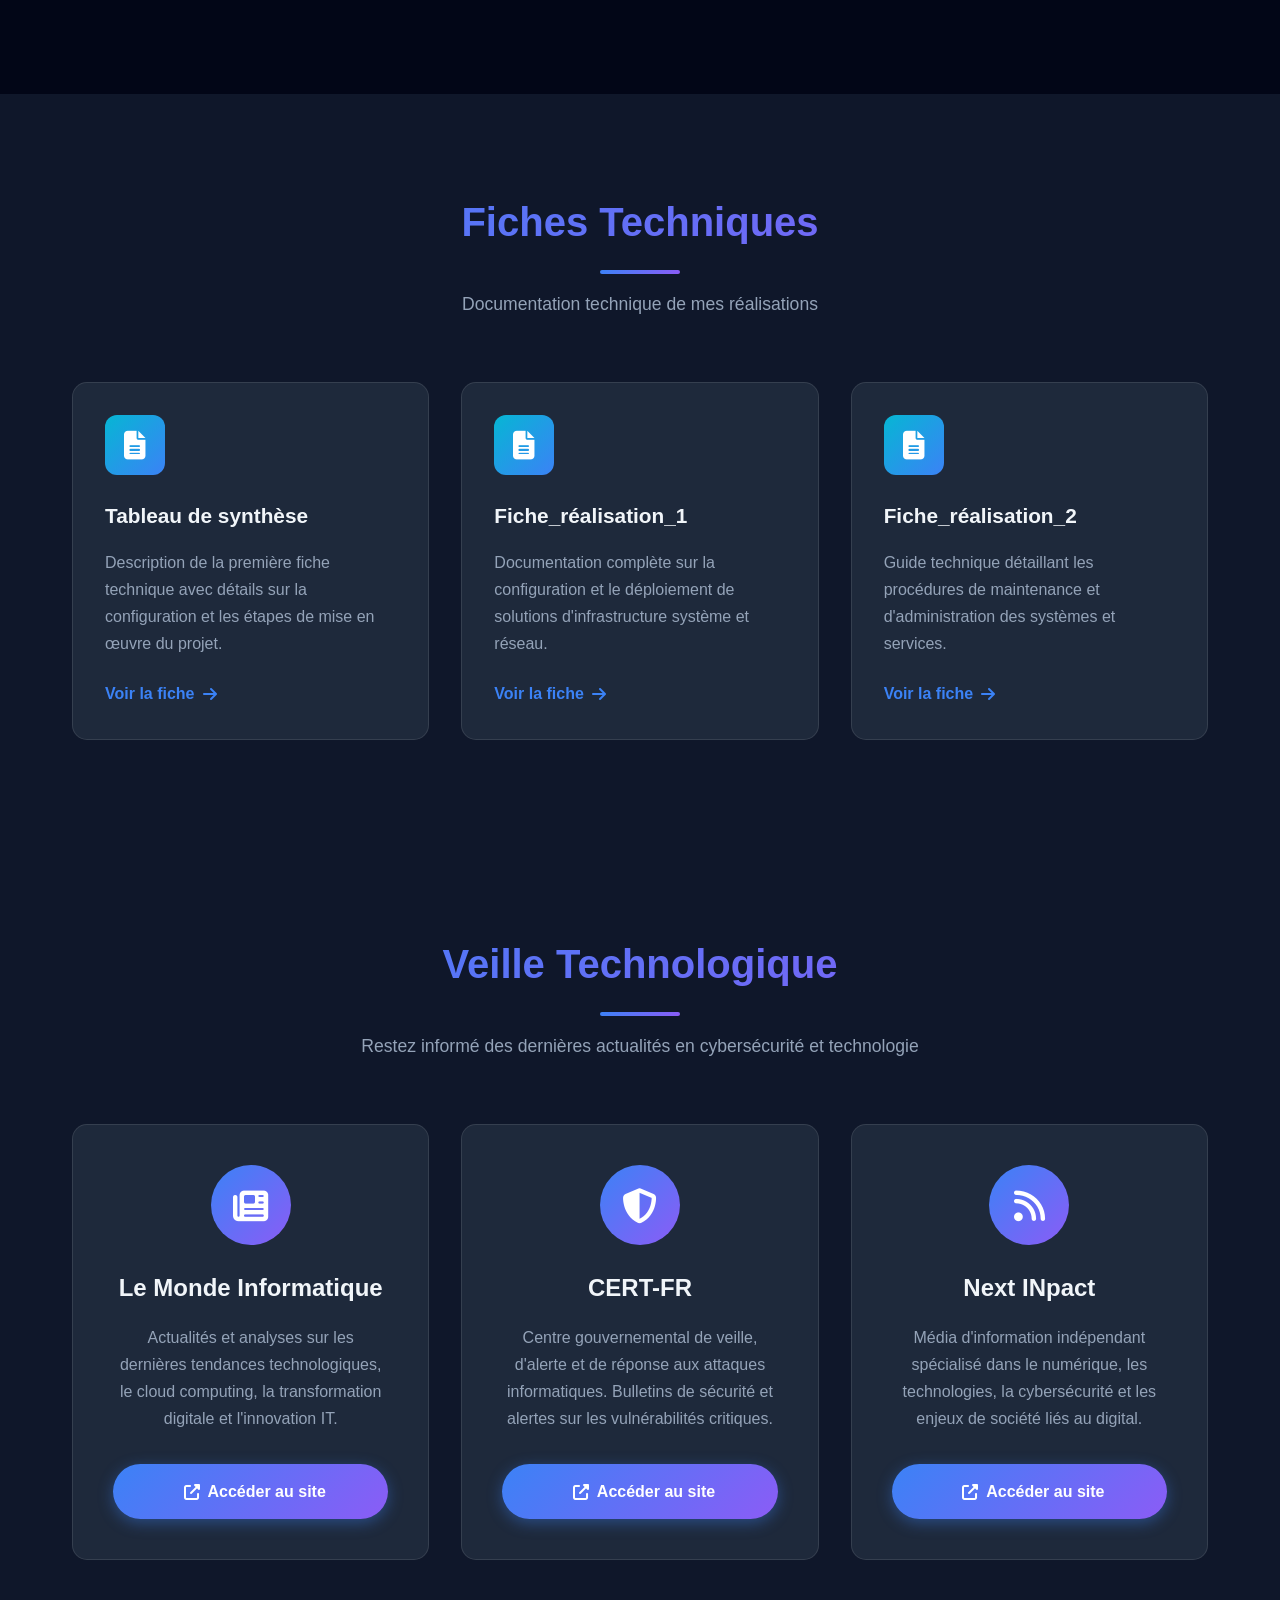
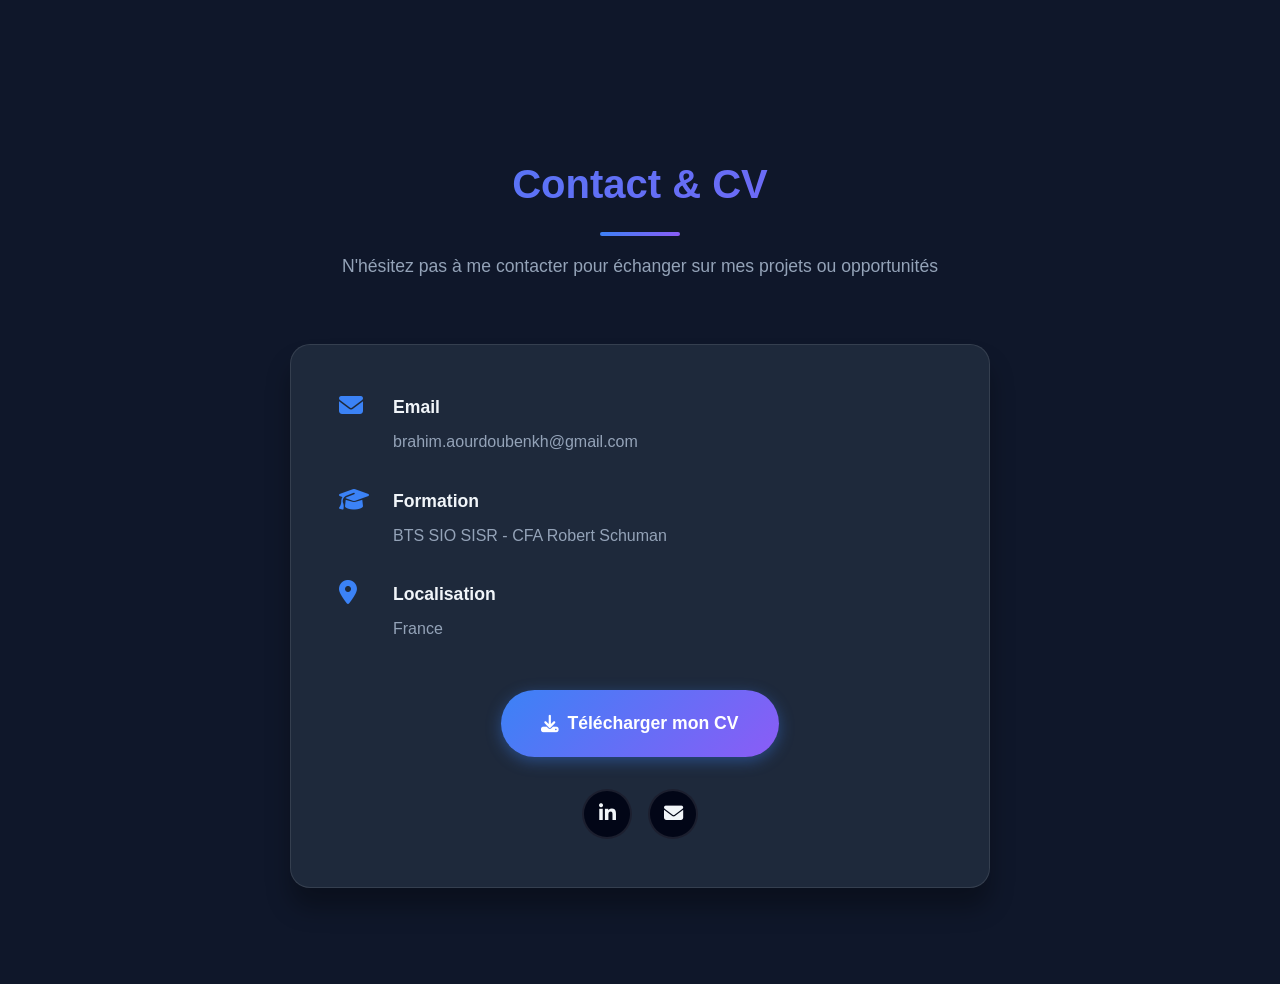
==== commit 31436deb: "test" ====
--- a/index.html
+++ b/index.html
@@ -1,415 +1,370 @@
-<!DOCTYPE html>
-<html lang="fr">
-<head>
-    <meta charset="UTF-8">
-    <meta name="viewport" content="width=device-width, initial-scale=1.0">
-    <title>Brahim Aourdou - Administrateur Systèmes & Réseaux</title>
-    <link rel="stylesheet" href="style.css">
-    <link rel="stylesheet" href="https://cdnjs.cloudflare.com/ajax/libs/font-awesome/6.4.0/css/all.min.css">
-</head>
-<body>
-    <!-- Navigation -->
-    <nav class="navbar">
-        <div class="nav-container">
-            <div class="logo">BA<span>.</span></div>
-            <ul class="nav-menu">
-                <li><a href="#accueil" class="nav-link">Accueil</a></li>
-                <li><a href="#apropos" class="nav-link">À propos</a></li>
-                <li><a href="#competences" class="nav-link">Compétences</a></li>
-                <li><a href="#projets" class="nav-link">Projets</a></li>
-                <li><a href="#contact" class="nav-link">Contact</a></li>
-            </ul>
-            <div class="hamburger">
-                <span></span>
-                <span></span>
-                <span></span>
-            </div>
-        </div>
-    </nav>
-
-    <!-- Hero Section -->
-    <section id="accueil" class="hero">
-        <div class="hero-container">
-            <div class="hero-content">
-                <div class="hero-text">
-                    <p class="hero-subtitle">Bonjour, je suis</p>
-                    <h1 class="hero-title">Brahim Aourdou<br>Ben Khayi</h1>
-                    <p class="hero-description">
-                        Étudiant en <span class="highlight">BTS SIO SISR</span> (2ème année)<br>
-                        Spécialisé en Administration Systèmes & Réseaux
-                    </p>
-                    <div class="hero-buttons">
-                        <a href="#projets" class="btn btn-primary">Voir mes projets</a>
-                        <a href="#contact" class="btn btn-secondary">Me contacter</a>
-                    </div>
-                </div>
-            </div>
-            <div class="hero-visual">
-                <div class="floating-card card-1">
-                    <i class="fas fa-server"></i>
-                    <p>Windows Server</p>
-                </div>
-                <div class="floating-card card-2">
-                    <i class="fas fa-network-wired"></i>
-                    <p>Réseaux</p>
-                </div>
-                <div class="floating-card card-3">
-                    <i class="fas fa-shield-alt"></i>
-                    <p>Sécurité</p>
-                </div>
-                <div class="floating-card card-4">
-                    <i class="fab fa-linux"></i>
-                    <p>Linux</p>
-                </div>
-            </div>
-        </div>
-        <div class="scroll-indicator">
-            <span></span>
-        </div>
-    </section>
-
-    <!-- About Section -->
-    <section id="apropos" class="about">
-        <div class="container">
-            <div class="section-header">
-                <h2 class="section-title">À propos de moi</h2>
-                <div class="title-underline"></div>
-            </div>
-            <div class="about-content">
-                <div class="about-text">
-                    <p class="intro-text">
-                        Passionné par l'infrastructure IT et la sécurité des systèmes, je suis actuellement en 2ème année 
-                        de BTS SIO option SISR au CFA Robert Schuman.
-                    </p>
-                    <p>
-                        Mon parcours m'a permis de développer une expertise solide dans l'administration de serveurs Windows 
-                        et Linux, la gestion de réseaux, ainsi que la mise en place de solutions de sauvegarde et de supervision.
-                    </p>
-                    <div class="about-stats">
-                        <div class="stat-item">
-                            <div class="stat-number">9+</div>
-                            <div class="stat-label">Projets réalisés</div>
-                        </div>
-                        <div class="stat-item">
-                            <div class="stat-number">2</div>
-                            <div class="stat-label">Années d'études</div>
-                        </div>
-                        <div class="stat-item">
-                            <div class="stat-number">100%</div>
-                            <div class="stat-label">Motivation</div>
-                        </div>
-                    </div>
-                </div>
-            </div>
-        </div>
-    </section>
-
-    <!-- Skills Section -->
-    <section id="competences" class="skills">
-        <div class="container">
-            <div class="section-header">
-                <h2 class="section-title">Compétences Techniques</h2>
-                <div class="title-underline"></div>
-            </div>
-            <div class="skills-grid">
-                <div class="skill-card">
-                    <div class="skill-icon">
-                        <i class="fab fa-windows"></i>
-                    </div>
-                    <h3>Windows Server</h3>
-                    <ul>
-                        <li>Active Directory (AD)</li>
-                        <li>DNS & DHCP</li>
-                        <li>GPO (Stratégies de groupe)</li>
-                        <li>RDS (Services Bureau à distance)</li>
-                        <li>Serveurs de fichiers</li>
-                    </ul>
-                </div>
-
-                <div class="skill-card">
-                    <div class="skill-icon">
-                        <i class="fab fa-linux"></i>
-                    </div>
-                    <h3>Linux</h3>
-                    <ul>
-                        <li>LAMP Stack (Apache, MySQL, PHP)</li>
-                        <li>GLPI (Gestion de parc)</li>
-                        <li>OpenMediaVault</li>
-                        <li>Liaison LDAP</li>
-                        <li>Bash scripting</li>
-                    </ul>
-                </div>
-
-                <div class="skill-card">
-                    <div class="skill-icon">
-                        <i class="fas fa-database"></i>
-                    </div>
-                    <h3>Sauvegarde & Supervision</h3>
-                    <ul>
-                        <li>Veeam Backup & Replication</li>
-                        <li>PRTG Network Monitor</li>
-                        <li>Clichés instantanés</li>
-                        <li>Plans de sauvegarde</li>
-                        <li>Monitoring temps réel</li>
-                    </ul>
-                </div>
-
-                <div class="skill-card">
-                    <div class="skill-icon">
-                        <i class="fas fa-shield-alt"></i>
-                    </div>
-                    <h3>Sécurité</h3>
-                    <ul>
-                        <li>Gestion des droits NTFS</li>
-                        <li>FTP/FTPS/SFTP</li>
-                        <li>Certificats SSL/TLS</li>
-                        <li>Pare-feu (Stormshield)</li>
-                        <li>Bonnes pratiques sécurité</li>
-                    </ul>
-                </div>
-
-                <div class="skill-card">
-                    <div class="skill-icon">
-                        <i class="fas fa-code"></i>
-                    </div>
-                    <h3>Scripting & Automation</h3>
-                    <ul>
-                        <li>PowerShell</li>
-                        <li>Scripts d'automatisation</li>
-                        <li>Import CSV vers AD</li>
-                        <li>Déploiement automatisé</li>
-                        <li>Bash scripting</li>
-                    </ul>
-                </div>
-
-                <div class="skill-card">
-                    <div class="skill-icon">
-                        <i class="fas fa-network-wired"></i>
-                    </div>
-                    <h3>Réseaux</h3>
-                    <ul>
-                        <li>Configuration réseau</li>
-                        <li>DNS & résolution de noms</li>
-                        <li>Protocoles FTP, SSH</li>
-                        <li>Gestion de domaines</li>
-                        <li>Architecture client-serveur</li>
-                    </ul>
-                </div>
-            </div>
-        </div>
-    </section>
-
-    <!-- Projects Section -->
-    <section id="projets" class="projects">
-        <div class="container">
-            <div class="section-header">
-                <h2 class="section-title">Mes Projets</h2>
-                <div class="title-underline"></div>
-                <p class="section-subtitle">Découvrez mes réalisations techniques durant ma formation</p>
-            </div>
-            <div class="projects-grid">
-                <div class="project-card">
-                    <div class="project-icon">
-                        <i class="fas fa-sitemap"></i>
-                    </div>
-                    <h3>Active Directory & DNS</h3>
-                    <p>Mise en place complète d'un domaine Windows avec gestion centralisée des utilisateurs, 
-                    configuration DNS et création de zones de recherche inversée.</p>
-                    <div class="project-tags">
-                        <span class="tag">AD</span>
-                        <span class="tag">DNS</span>
-                        <span class="tag">Windows Server</span>
-                    </div>
-                    <a href="#" class="project-link">Voir le projet <i class="fas fa-arrow-right"></i></a>
-                </div>
-
-                <div class="project-card">
-                    <div class="project-icon">
-                        <i class="fas fa-users-cog"></i>
-                    </div>
-                    <h3>Stratégies de groupe (GPO)</h3>
-                    <p>Création et déploiement de GPO pour la gestion automatisée des lecteurs réseau et 
-                    la configuration centralisée des postes de travail.</p>
-                    <div class="project-tags">
-                        <span class="tag">GPO</span>
-                        <span class="tag">Active Directory</span>
-                        <span class="tag">Automation</span>
-                    </div>
-                    <a href="#" class="project-link">Voir le projet <i class="fas fa-arrow-right"></i></a>
-                </div>
-
-                <div class="project-card">
-                    <div class="project-icon">
-                        <i class="fas fa-folder-open"></i>
-                    </div>
-                    <h3>Serveur de Fichiers</h3>
-                    <p>Configuration d'un serveur de fichiers avec gestion avancée des droits NTFS, ABE 
-                    (Access Based Enumeration) et clichés instantanés pour la récupération de données.</p>
-                    <div class="project-tags">
-                        <span class="tag">File Server</span>
-                        <span class="tag">NTFS</span>
-                        <span class="tag">ABE</span>
-                    </div>
-                    <a href="#" class="project-link">Voir le projet <i class="fas fa-arrow-right"></i></a>
-                </div>
-
-                <div class="project-card">
-                    <div class="project-icon">
-                        <i class="fas fa-save"></i>
-                    </div>
-                    <h3>Sauvegarde avec Veeam</h3>
-                    <p>Déploiement d'une solution de sauvegarde professionnelle avec Veeam Backup & Replication 
-                    pour assurer la continuité d'activité et la protection des données critiques.</p>
-                    <div class="project-tags">
-                        <span class="tag">Veeam</span>
-                        <span class="tag">Backup</span>
-                        <span class="tag">Recovery</span>
-                    </div>
-                    <a href="#" class="project-link">Voir le projet <i class="fas fa-arrow-right"></i></a>
-                </div>
-
-                <div class="project-card">
-                    <div class="project-icon">
-                        <i class="fas fa-chart-line"></i>
-                    </div>
-                    <h3>Supervision PRTG</h3>
-                    <p>Installation et configuration d'un serveur de supervision réseau avec PRTG pour le 
-                    monitoring en temps réel des équipements et des services critiques.</p>
-                    <div class="project-tags">
-                        <span class="tag">PRTG</span>
-                        <span class="tag">Monitoring</span>
-                        <span class="tag">Alerting</span>
-                    </div>
-                    <a href="#" class="project-link">Voir le projet <i class="fas fa-arrow-right"></i></a>
-                </div>
-
-                <div class="project-card">
-                    <div class="project-icon">
-                        <i class="fas fa-desktop"></i>
-                    </div>
-                    <h3>Serveur RDS</h3>
-                    <p>Mise en place d'un serveur de bureau à distance (RDS) avec gestion des licences, 
-                    restrictions GPO et sécurisation des accès utilisateurs.</p>
-                    <div class="project-tags">
-                        <span class="tag">RDS</span>
-                        <span class="tag">Remote Desktop</span>
-                        <span class="tag">Security</span>
-                    </div>
-                    <a href="#" class="project-link">Voir le projet <i class="fas fa-arrow-right"></i></a>
-                </div>
-
-                <div class="project-card">
-                    <div class="project-icon">
-                        <i class="fas fa-tools"></i>
-                    </div>
-                    <h3>GLPI & LDAP</h3>
-                    <p>Déploiement d'une stack LAMP avec installation de GLPI pour la gestion de parc informatique, 
-                    liaison LDAP et automatisation de l'inventaire par GPO.</p>
-                    <div class="project-tags">
-                        <span class="tag">GLPI</span>
-                        <span class="tag">LAMP</span>
-                        <span class="tag">LDAP</span>
-                    </div>
-                    <a href="#" class="project-link">Voir le projet <i class="fas fa-arrow-right"></i></a>
-                </div>
-
-                <div class="project-card">
-                    <div class="project-icon">
-                        <i class="fas fa-code"></i>
-                    </div>
-                    <h3>Automatisation PowerShell</h3>
-                    <p>Développement de scripts PowerShell pour l'importation massive d'utilisateurs dans 
-                    Active Directory via fichiers CSV.</p>
-                    <div class="project-tags">
-                        <span class="tag">PowerShell</span>
-                        <span class="tag">CSV</span>
-                        <span class="tag">Automation</span>
-                    </div>
-                    <a href="#" class="project-link">Voir le projet <i class="fas fa-arrow-right"></i></a>
-                </div>
-
-                <div class="project-card">
-                    <div class="project-icon">
-                        <i class="fas fa-lock"></i>
-                    </div>
-                    <h3>Partage sécurisé OpenMediaVault</h3>
-                    <p>Configuration de partages FTP/FTPS/SFTP sous OpenMediaVault avec chiffrement SSL/TLS 
-                    et authentification SSH pour des transferts de fichiers sécurisés.</p>
-                    <div class="project-tags">
-                        <span class="tag">FTP</span>
-                        <span class="tag">SSL/TLS</span>
-                        <span class="tag">SSH</span>
-                    </div>
-                    <a href="#" class="project-link">Voir le projet <i class="fas fa-arrow-right"></i></a>
-                </div>
-            </div>
-        </div>
-    </section>
-
-    <!-- Contact Section -->
-    <section id="contact" class="contact">
-        <div class="container">
-            <div class="section-header">
-                <h2 class="section-title">Contact & CV</h2>
-                <div class="title-underline"></div>
-                <p class="section-subtitle">N'hésitez pas à me contacter pour échanger sur mes projets ou opportunités</p>
-            </div>
-            <div class="contact-content">
-                <div class="contact-card">
-                    <div class="contact-info">
-                        <div class="info-item">
-                            <i class="fas fa-envelope"></i>
-                            <div>
-                                <h4>Email</h4>
-                                <a href="mailto:brahim.aourdoubenkh@gmail.com">brahim.aourdoubenkh@gmail.com</a>
-                            </div>
-                        </div>
-                        <div class="info-item">
-                            <i class="fas fa-graduation-cap"></i>
-                            <div>
-                                <h4>Formation</h4>
-                                <p>BTS SIO SISR - CFA Robert Schuman</p>
-                            </div>
-                        </div>
-                        <div class="info-item">
-                            <i class="fas fa-map-marker-alt"></i>
-                            <div>
-                                <h4>Localisation</h4>
-                                <p>France</p>
-                            </div>
-                        </div>
-                    </div>
-                    <div class="contact-actions">
-                        <a href="#" class="btn btn-primary btn-large">
-                            <i class="fas fa-download"></i> Télécharger mon CV
-                        </a>
-                        <div class="social-links">
-                            <a href="https://www.linkedin.com" target="_blank" class="social-link">
-                                <i class="fab fa-linkedin-in"></i>
-                            </a>
-                            <a href="https://github.com" target="_blank" class="social-link">
-                                <i class="fab fa-github"></i>
-                            </a>
-                            <a href="mailto:brahim.aourdoubenkh@gmail.com" class="social-link">
-                                <i class="fas fa-envelope"></i>
-                            </a>
-                        </div>
-                    </div>
-                </div>
-            </div>
-        </div>
-    </section>
-
-    <!-- Footer -->
-    <footer class="footer">
-        <div class="container">
-            <div class="footer-content">
-                <p>&copy; 2025 Brahim Aourdou Ben Khayi - Tous droits réservés</p>
-                <p class="footer-subtitle">Portfolio BTS SIO SISR</p>
-            </div>
-        </div>
-    </footer>
-
-    <script src="script.js"></script>
-</body>
-</html>
+<!DOCTYPE html>
+<html lang="fr">
+<head>
+    <meta charset="UTF-8">
+    <meta name="viewport" content="width=device-width, initial-scale=1.0">
+    <title>Brahim Aourdou - Administrateur Systèmes & Réseaux</title>
+    <link rel="stylesheet" href="style.css">
+    <link rel="stylesheet" href="https://cdnjs.cloudflare.com/ajax/libs/font-awesome/6.4.0/css/all.min.css">
+</head>
+<body>
+    <!-- Navigation -->
+    <nav class="navbar">
+        <div class="nav-container">
+            <div class="logo">BA<span>.</span></div>
+            <ul class="nav-menu">
+                <li><a href="#accueil" class="nav-link">Accueil</a></li>
+                <li><a href="#apropos" class="nav-link">À propos</a></li>
+                <li><a href="#projets" class="nav-link">Projets</a></li>
+                <li><a href="#fiches" class="nav-link">Fiches Techniques</a></li>
+                <li><a href="#veille" class="nav-link">Veille</a></li>
+                <li><a href="#contact" class="nav-link">Contact</a></li>
+            </ul>
+            <div class="hamburger">
+                <span></span>
+                <span></span>
+                <span></span>
+            </div>
+        </div>
+    </nav>
+
+    <!-- Hero Section -->
+    <section id="accueil" class="hero">
+        <div class="hero-container">
+            <div class="hero-content">
+                <div class="hero-text">
+                    <p class="hero-subtitle">Bonjour, je suis</p>
+                    <h1 class="hero-title">Brahim Aourdou<br>Ben Khayi</h1>
+                    <p class="hero-description">
+                        Étudiant en BTS SIO option SISR & alternant chez prezero lamesch <br>
+                
+                    </p>
+                    <div class="hero-buttons">
+                        <a href="#projets" class="btn btn-primary">Voir mes projets</a>
+                        <a href="#contact" class="btn btn-secondary">Me contacter</a>
+                    </div>
+                </div>
+            </div>
+            <div class="hero-visual">
+                <div class="floating-card card-1">
+                    <i class="fas fa-server"></i>
+                    <p>Windows Server</p>
+                </div>
+                <div class="floating-card card-2">
+                    <i class="fas fa-network-wired"></i>
+                    <p>Réseaux</p>
+                </div>
+                <div class="floating-card card-3">
+                    <i class="fas fa-shield-alt"></i>
+                    <p>Sécurité</p>
+                </div>
+                <div class="floating-card card-4">
+                    <i class="fab fa-linux"></i>
+                    <p>Linux</p>
+                </div>
+            </div>
+        </div>
+        <div class="scroll-indicator">
+            <span></span>
+        </div>
+    </section>
+
+    <!-- About Section -->
+    <section id="apropos" class="about">
+        <div class="container">
+            <div class="section-header">
+                <h2 class="section-title">À propos de moi</h2>
+                <div class="title-underline"></div>
+            </div>
+            <div class="about-content">
+                <div class="about-text">
+                    <p class="intro-text">
+                        Étudiant en BTS SIO (option SISR), je suis en alternance au sein du service informatique de Prezero lamesch au luxembourg. 
+                        Je suis passionné par l'administration des systèmes et réseaux.
+                    </p>
+                    <div class="about-stats">
+                        <div class="stat-item">
+                            <div class="stat-number">9+</div>
+                            <div class="stat-label">Compétences acquises</div>
+                        </div>
+                        <div class="stat-item">
+                            <div class="stat-number">2</div>
+                            <div class="stat-label">Années d'études</div>
+                        </div>
+                        <div class="stat-item">
+                            <div class="stat-number">99%</div>
+                            <div class="stat-label">Motivation</div>
+                        </div>
+                    </div>
+                </div>
+            </div>
+        </div>
+    </section>
+
+    <!-- Projects Section -->
+    <section id="projets" class="projects">
+        <div class="container">
+            <div class="section-header">
+                <h2 class="section-title">Mes Projets</h2>
+                <div class="title-underline"></div>
+                <p class="section-subtitle">Découvrez mes réalisations techniques durant ma formation</p>
+            </div>
+            <div class="projects-grid">
+                <div class="project-card">
+                    <div class="project-icon">
+                        <i class="fas fa-sitemap"></i>
+                    </div>
+                    <h3>Active Directory & DNS</h3>
+                    <p>Mise en place complète d'un domaine Windows avec gestion centralisée des utilisateurs, 
+                    configuration DNS et création de zones de recherche inversée.</p>
+                    <div class="project-tags">
+                        <span class="tag">AD</span>
+                        <span class="tag">DNS</span>
+                        <span class="tag">Windows Server</span>
+                    </div>
+                    <a href="projets/AD-DNS-Windows.pdf" target="_blank" class="project-link">Voir le projet <i class="fas fa-arrow-right"></i></a>
+                </div>
+
+                <div class="project-card">
+                    <div class="project-icon">
+                        <i class="fas fa-users-cog"></i>
+                    </div>
+                    <h3>Stratégies de groupe (GPO)</h3>
+                    <p>Création et déploiement de GPO pour la gestion automatisée des lecteurs réseau et 
+                    la configuration centralisée des postes de travail.</p>
+                    <div class="project-tags">
+                        <span class="tag">GPO</span>
+                        <span class="tag">Active Directory</span>
+                        <span class="tag">Automation</span>
+                    </div>
+                    <a href="projets/GPO.pdf" target="_blank" class="project-link">Voir le projet <i class="fas fa-arrow-right"></i></a>
+                </div>
+
+                <div class="project-card">
+                    <div class="project-icon">
+                        <i class="fas fa-folder-open"></i>
+                    </div>
+                    <h3>Serveur de Fichiers</h3>
+                    <p>Configuration d'un serveur de fichiers avec gestion avancée des droits NTFS, ABE 
+                    (Access Based Enumeration) et clichés instantanés pour la récupération de données.</p>
+                    <div class="project-tags">
+                        <span class="tag">File Server</span>
+                        <span class="tag">NTFS</span>
+                        <span class="tag">ABE</span>
+                    </div>
+                    <a href="projets/Serveur_de_fichier.pdf" target="_blank" class="project-link">Voir le projet <i class="fas fa-arrow-right"></i></a>
+                </div>
+
+                <div class="project-card">
+                    <div class="project-icon">
+                        <i class="fas fa-save"></i>
+                    </div>
+                    <h3>Sauvegarde avec Veeam</h3>
+                    <p>Déploiement d'une solution de sauvegarde professionnelle avec Veeam Backup & Replication 
+                    pour assurer la continuité d'activité et la protection des données critiques.</p>
+                    <div class="project-tags">
+                        <span class="tag">Veeam</span>
+                        <span class="tag">Backup</span>
+                        <span class="tag">Recovery</span>
+                    </div>
+                    <a href="projets/VEEAM_BKP.pdf" target="_blank" class="project-link">Voir le projet <i class="fas fa-arrow-right"></i></a>
+                </div>
+
+                <div class="project-card">
+                    <div class="project-icon">
+                        <i class="fas fa-chart-line"></i>
+                    </div>
+                    <h3>Supervision PRTG</h3>
+                    <p>Installation et configuration d'un serveur de supervision réseau avec PRTG pour le 
+                    monitoring en temps réel des équipements et des services critiques.</p>
+                    <div class="project-tags">
+                        <span class="tag">PRTG</span>
+                        <span class="tag">Monitoring</span>
+                        <span class="tag">Alerting</span>
+                    </div>
+                    <a href="projets/superviseur_PRTG.pdf" target="_blank" class="project-link">Voir le projet <i class="fas fa-arrow-right"></i></a>
+                </div>
+
+                <div class="project-card">
+                    <div class="project-icon">
+                        <i class="fas fa-desktop"></i>
+                    </div>
+                    <h3>Serveur RDS</h3>
+                    <p>Mise en place d'un serveur de bureau à distance (RDS) avec gestion des licences, 
+                    restrictions GPO et sécurisation des accès utilisateurs.</p>
+                    <div class="project-tags">
+                        <span class="tag">RDS</span>
+                        <span class="tag">Remote Desktop</span>
+                        <span class="tag">Security</span>
+                    </div>
+                    <a href="projets/serveur_RDS.pdf" target="_blank" class="project-link">Voir le projet <i class="fas fa-arrow-right"></i></a>
+                </div>
+
+                <div class="project-card">
+                    <div class="project-icon">
+                        <i class="fas fa-tools"></i>
+                    </div>
+                    <h3>GLPI & LDAP</h3>
+                    <p>Déploiement d'une stack LAMP avec installation de GLPI pour la gestion de parc informatique, 
+                    liaison LDAP et automatisation de l'inventaire par GPO.</p>
+                    <div class="project-tags">
+                        <span class="tag">GLPI</span>
+                        <span class="tag">LAMP</span>
+                        <span class="tag">LDAP</span>
+                    </div>
+                    <a href="projets/GLPI.pdf" target="_blank" class="project-link">Voir le projet <i class="fas fa-arrow-right"></i></a>
+                </div>
+
+                <div class="project-card">
+                    <div class="project-icon">
+                        <i class="fas fa-code"></i>
+                    </div>
+                    <h3>Automatisation PowerShell</h3>
+                    <p>Développement de scripts PowerShell pour l'importation massive d'utilisateurs dans 
+                    Active Directory via fichiers CSV.</p>
+                    <div class="project-tags">
+                        <span class="tag">PowerShell</span>
+                        <span class="tag">CSV</span>
+                        <span class="tag">Automation</span>
+                    </div>
+                    <a href="projets/ShellScripting.pdf" target="_blank" class="project-link">Voir le projet <i class="fas fa-arrow-right"></i></a>
+                </div>
+
+                
+            </div>
+        </div>
+    </section>
+
+    <!-- Fiches Techniques Section -->
+    <section id="fiches" class="fiches">
+        <div class="container">
+            <div class="section-header">
+                <h2 class="section-title">Fiches Techniques</h2>
+                <div class="title-underline"></div>
+                <p class="section-subtitle">Documentation technique de mes réalisations</p>
+            </div>
+            <div class="projects-grid">
+                <div class="project-card">
+                    <div class="project-icon">
+                        <i class="fas fa-file-alt"></i>
+                    </div>
+                    <h3>Tableau de synthèse </h3>
+                    <p>Description de la première fiche technique avec détails sur la configuration et 
+                    les étapes de mise en œuvre du projet.</p>
+                    <a href="fiches/fiche-1.pdf" target="_blank" class="project-link">Voir la fiche <i class="fas fa-arrow-right"></i></a>
+                </div>
+
+                <div class="project-card">
+                    <div class="project-icon">
+                        <i class="fas fa-file-alt"></i>
+                    </div>
+                    <h3>Fiche_réalisation_1</h3>
+                    <p>Documentation complète sur la configuration et le déploiement de solutions 
+                    d'infrastructure système et réseau.</p>
+                    <a href="fiches/fiche1.odt" target="_blank" class="project-link">Voir la fiche <i class="fas fa-arrow-right"></i></a>
+                </div>
+
+                <div class="project-card">
+                    <div class="project-icon">
+                        <i class="fas fa-file-alt"></i>
+                    </div>
+                    <h3>Fiche_réalisation_2</h3>
+                    <p>Guide technique détaillant les procédures de maintenance et d'administration 
+                    des systèmes et services.</p>
+                    <a href="fiches/fiche-3.pdf" target="_blank" class="project-link">Voir la fiche <i class="fas fa-arrow-right"></i></a>
+                </div>
+            </div>
+        </div>
+    </section>
+
+    <!-- Veille Technologique Section -->
+    <section id="veille" class="veille">
+        <div class="container">
+            <div class="section-header">
+                <h2 class="section-title">Veille Technologique</h2>
+                <div class="title-underline"></div>
+                <p class="section-subtitle">Restez informé des dernières actualités en cybersécurité et technologie</p>
+            </div>
+            <div class="veille-grid">
+                <div class="veille-card">
+                    <div class="veille-icon">
+                        <i class="fas fa-newspaper"></i>
+                    </div>
+                    <h3>Le Monde Informatique</h3>
+                    <p>Actualités et analyses sur les dernières tendances technologiques, le cloud computing, 
+                    la transformation digitale et l'innovation IT.</p>
+                    <a href="https://www.lemondeinformatique.fr/" target="_blank" rel="noopener noreferrer" class="btn btn-primary">
+                        <i class="fas fa-external-link-alt"></i> Accéder au site
+                    </a>
+                </div>
+
+                <div class="veille-card">
+                    <div class="veille-icon">
+                        <i class="fas fa-shield-alt"></i>
+                    </div>
+                    <h3>CERT-FR</h3>
+                    <p>Centre gouvernemental de veille, d'alerte et de réponse aux attaques informatiques. 
+                    Bulletins de sécurité et alertes sur les vulnérabilités critiques.</p>
+                    <a href="https://www.cert.ssi.gouv.fr/" target="_blank" rel="noopener noreferrer" class="btn btn-primary">
+                        <i class="fas fa-external-link-alt"></i> Accéder au site
+                    </a>
+                </div>
+
+                <div class="veille-card">
+                    <div class="veille-icon">
+                        <i class="fas fa-rss"></i>
+                    </div>
+                    <h3>Next INpact</h3>
+                    <p>Média d'information indépendant spécialisé dans le numérique, les technologies, 
+                    la cybersécurité et les enjeux de société liés au digital.</p>
+                    <a href="https://next.ink/" target="_blank" rel="noopener noreferrer" class="btn btn-primary">
+                        <i class="fas fa-external-link-alt"></i> Accéder au site
+                    </a>
+                </div>
+            </div>
+        </div>
+    </section>
+
+    <!-- Contact Section -->
+    <section id="contact" class="contact">
+        <div class="container">
+            <div class="section-header">
+                <h2 class="section-title">Contact & CV</h2>
+                <div class="title-underline"></div>
+                <p class="section-subtitle">N'hésitez pas à me contacter pour échanger sur mes projets ou opportunités</p>
+            </div>
+            <div class="contact-content">
+                <div class="contact-card">
+                    <div class="contact-info">
+                        <div class="info-item">
+                            <i class="fas fa-envelope"></i>
+                            <div>
+                                <h4>Email</h4>
+                                <a href="mailto:brahim.aourdou@gmail.com">brahim.aourdoubenkh@gmail.com</a>
+                            </div>
+                        </div>
+                        <div class="info-item">
+                            <i class="fas fa-graduation-cap"></i>
+                            <div>
+                                <h4>Formation</h4>
+                                <p>BTS SIO SISR - CFA Robert Schuman</p>
+                            </div>
+                        </div>
+                        <div class="info-item">
+                            <i class="fas fa-map-marker-alt"></i>
+                            <div>
+                                <h4>Localisation</h4>
+                                <p>France</p>
+                            </div>
+                        </div>
+                    </div>
+                    <div class="contact-actions">
+                        <a href="cv/CV-Brahim-Aourdou.pdf" download class="btn btn-primary btn-large">
+                            <i class="fas fa-download"></i> Télécharger mon CV
+                        </a>
+                        <div class="social-links">
+                            <a href="https://www.linkedin.com/in/brahim-aourdou-ben-khayi-577375250" target="_blank" class="social-link">
+                                <i class="fab fa-linkedin-in"></i>
+                            </a>
+                            <a href="mailto:brahim.aourdou@gmail.com" class="social-link">
+                                <i class="fas fa-envelope"></i>
--- a/style.css
+++ b/style.css
@@ -768,6 +768,10 @@
     .projects-grid {
         grid-template-columns: 1fr;
     }
+    .veille-grid {
+        grid-template-columns: 1fr;
+    }
+
 }
 
 @media (max-width: 480px) {
@@ -787,3 +791,71 @@
         padding: 2rem 1.5rem;
     }
 }
+
+
+/* Veille Technologique Section */
+.veille {
+    background: var(--dark-bg);
+}
+
+.veille-grid {
+    display: grid;
+    grid-template-columns: repeat(auto-fit, minmax(320px, 1fr));
+    gap: 2rem;
+}
+
+.veille-card {
+    background: var(--card-bg);
+    padding: 2.5rem;
+    border-radius: 15px;
+    border: 1px solid rgba(255, 255, 255, 0.1);
+    transition: all 0.3s ease;
+    display: flex;
+    flex-direction: column;
+    align-items: center;
+    text-align: center;
+}
+
+.veille-card:hover {
+    transform: translateY(-5px);
+    box-shadow: var(--shadow-xl);
+    border-color: var(--primary-color);
+}
+
+.veille-icon {
+    width: 80px;
+    height: 80px;
+    background: var(--gradient-1);
+    border-radius: 50%;
+    display: flex;
+    align-items: center;
+    justify-content: center;
+    margin-bottom: 1.5rem;
+}
+
+.veille-icon i {
+    font-size: 2.2rem;
+    color: white;
+}
+
+.veille-card h3 {
+    font-size: 1.5rem;
+    margin-bottom: 1rem;
+    color: var(--text-primary);
+}
+
+.veille-card p {
+    color: var(--text-secondary);
+    line-height: 1.7;
+    margin-bottom: 2rem;
+    flex-grow: 1;
+}
+
+.veille-card .btn {
+    width: 100%;
+    justify-content: center;
+}
+
+.veille-card .btn i {
+    margin-left: 0.5rem;
+}
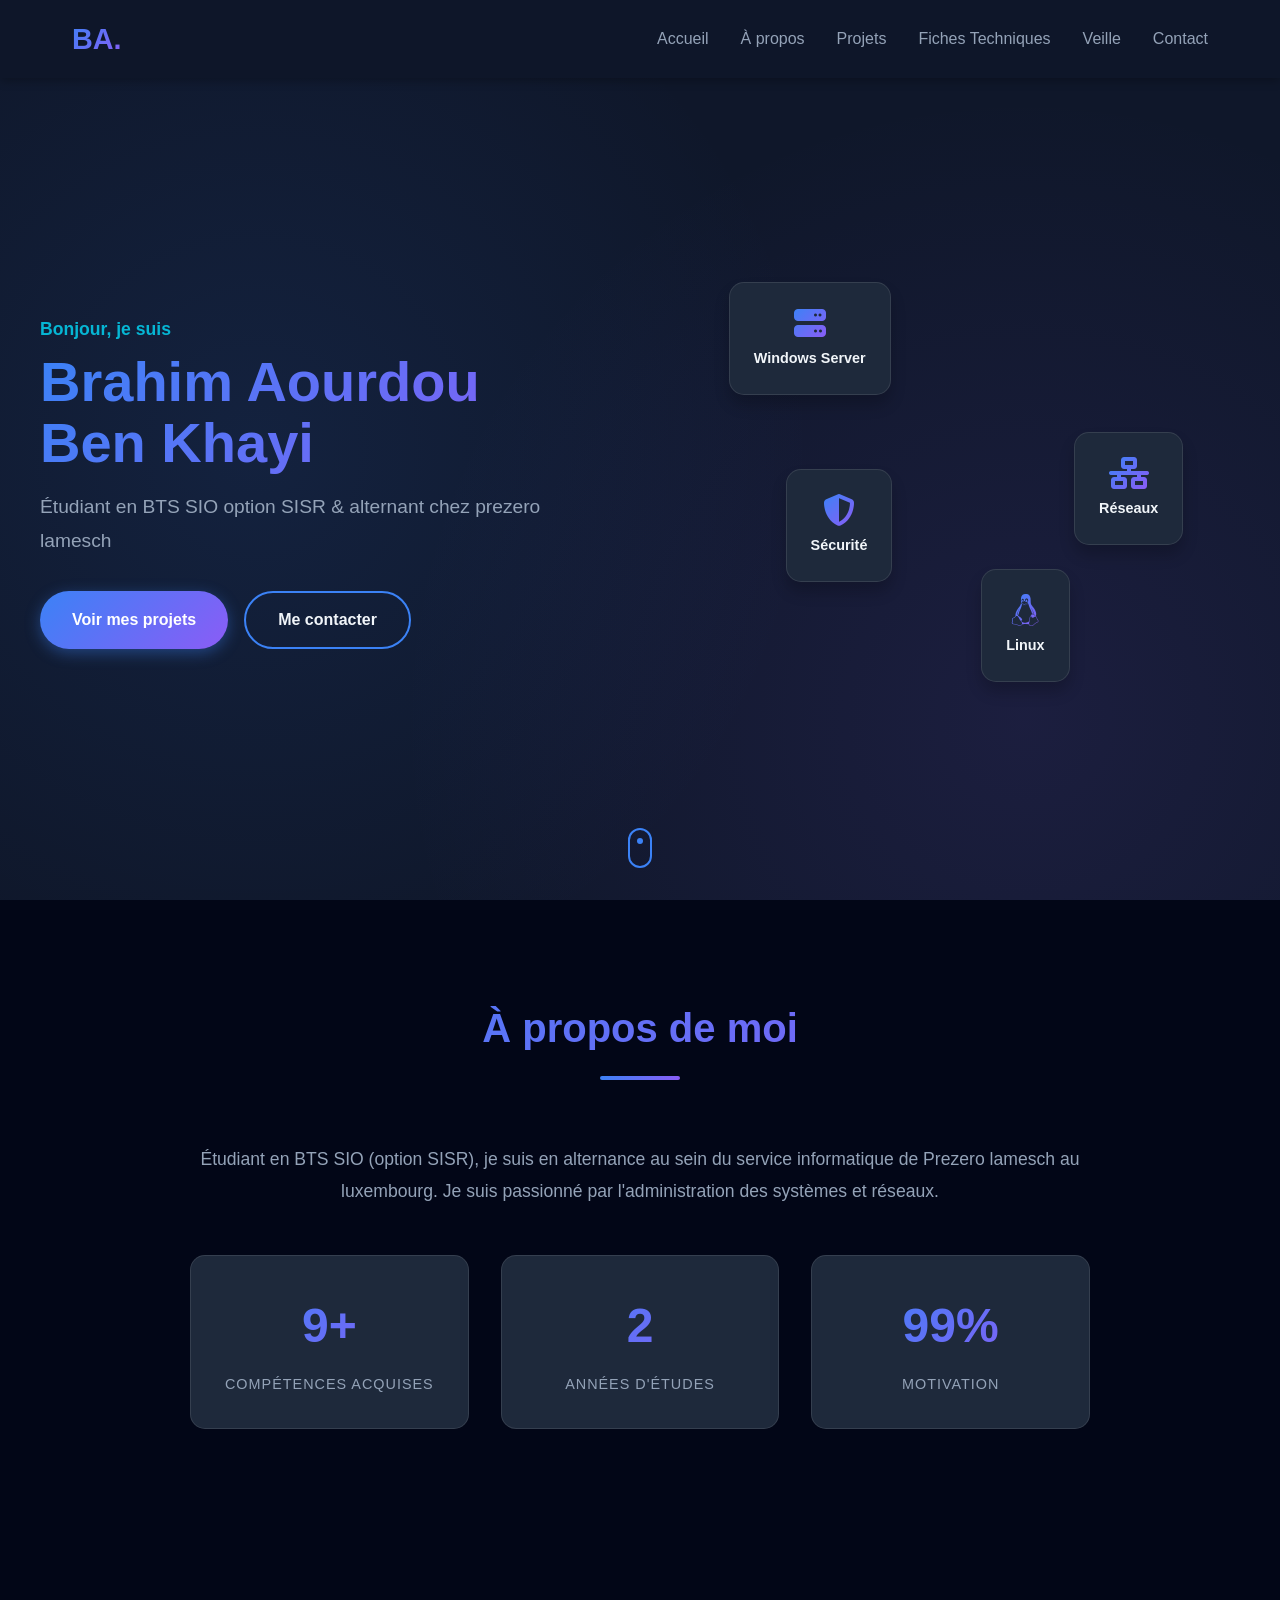
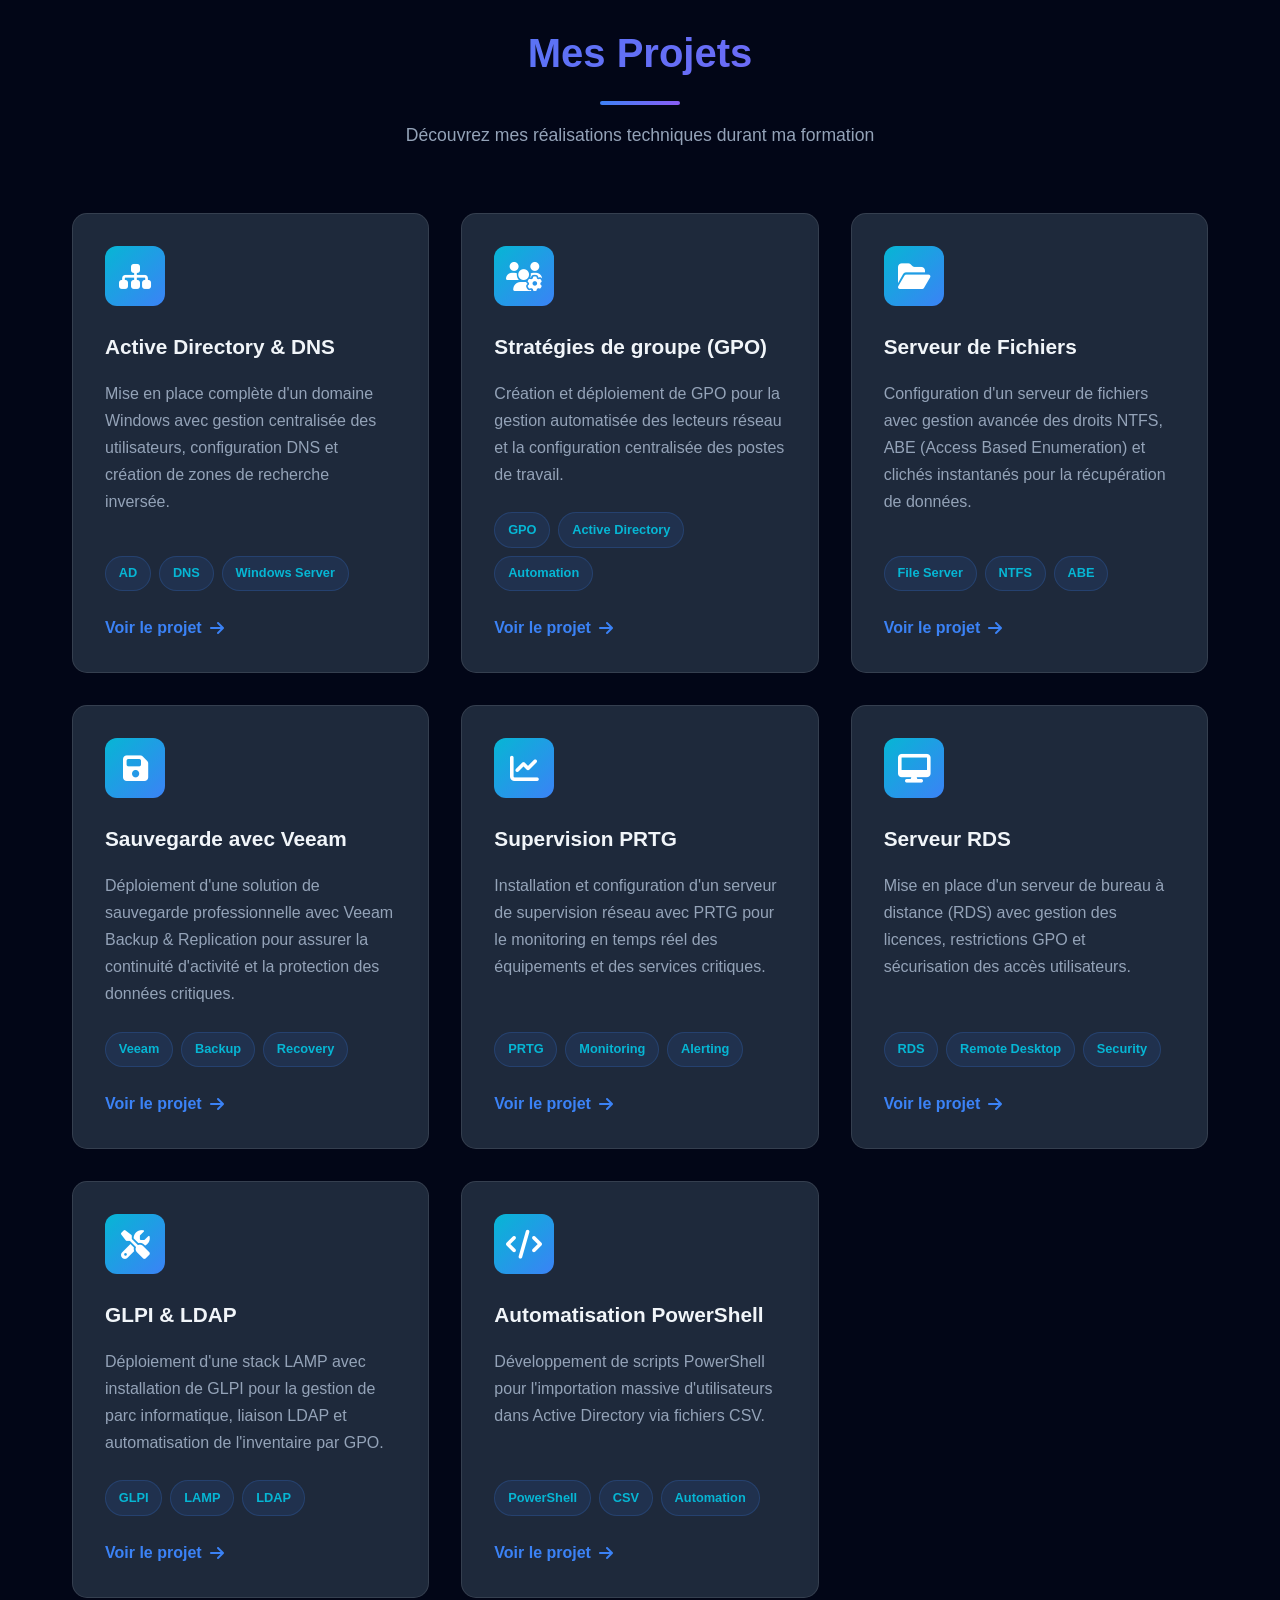
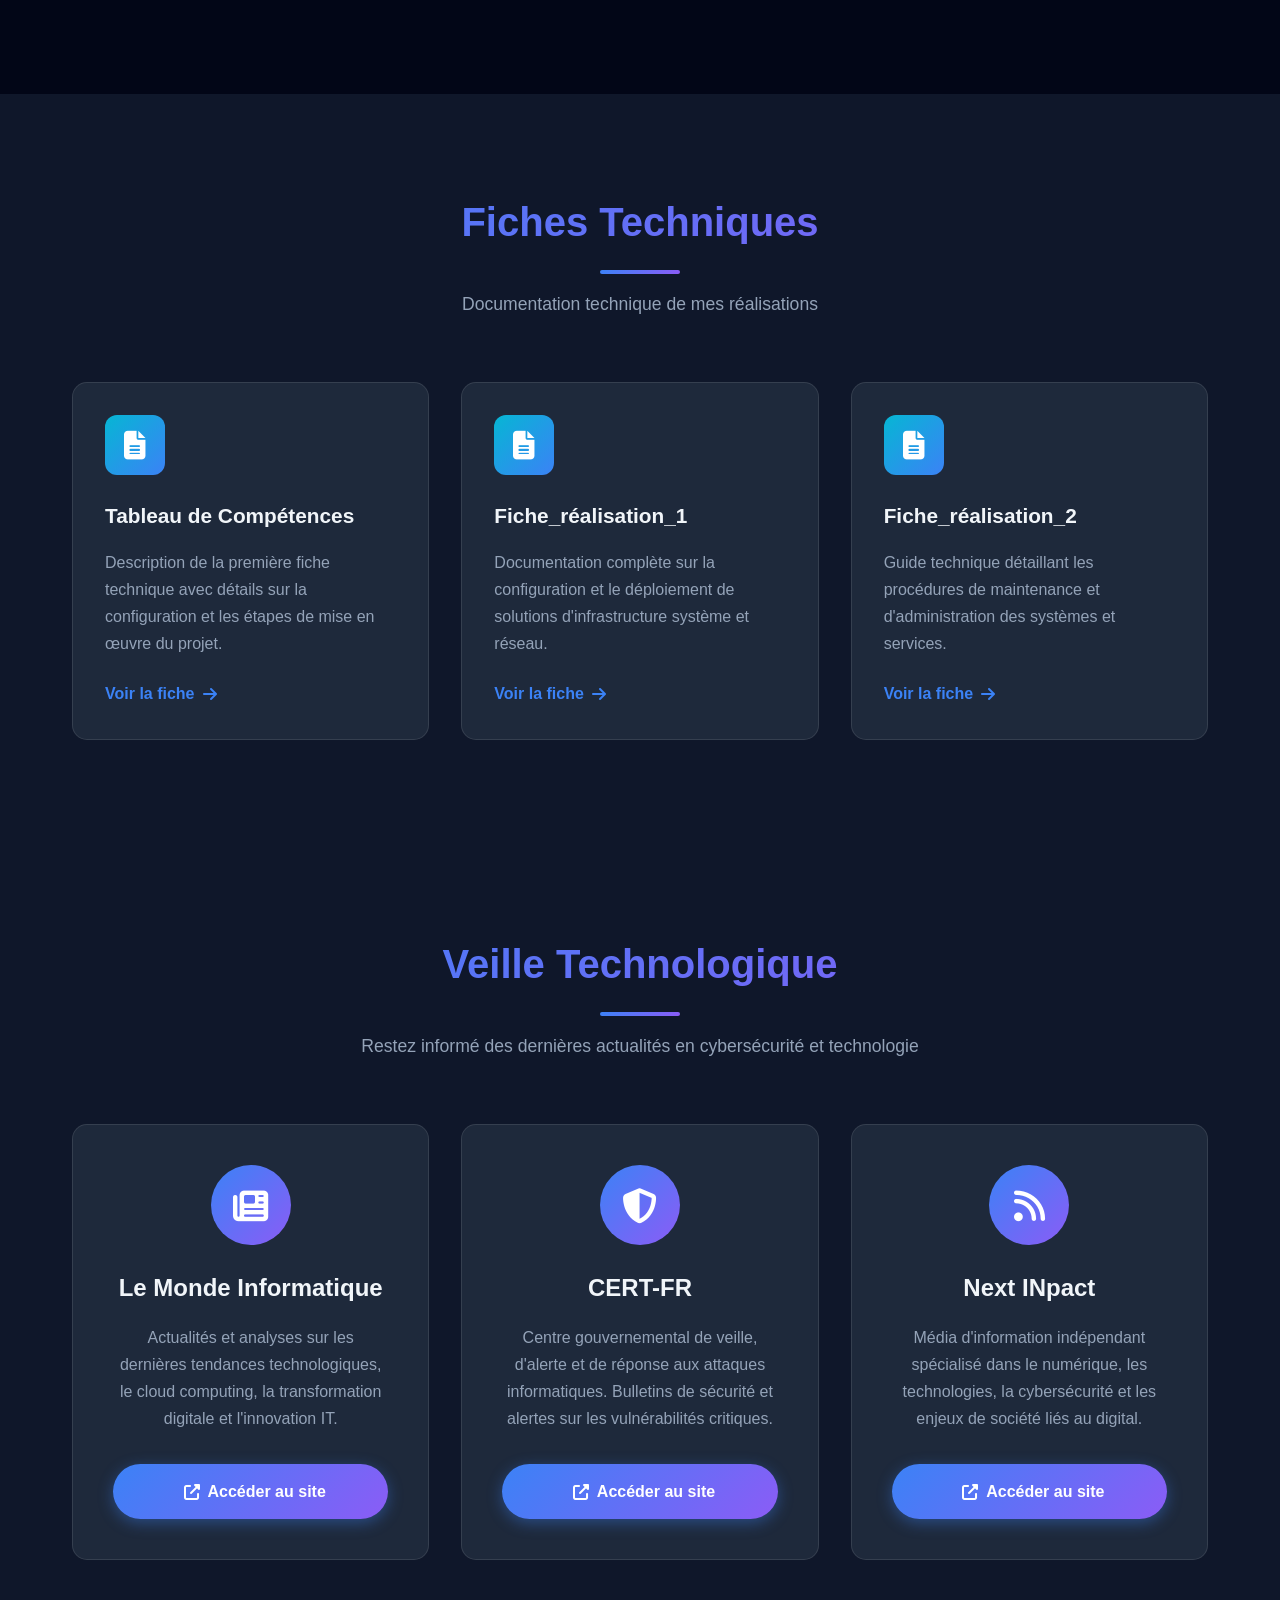
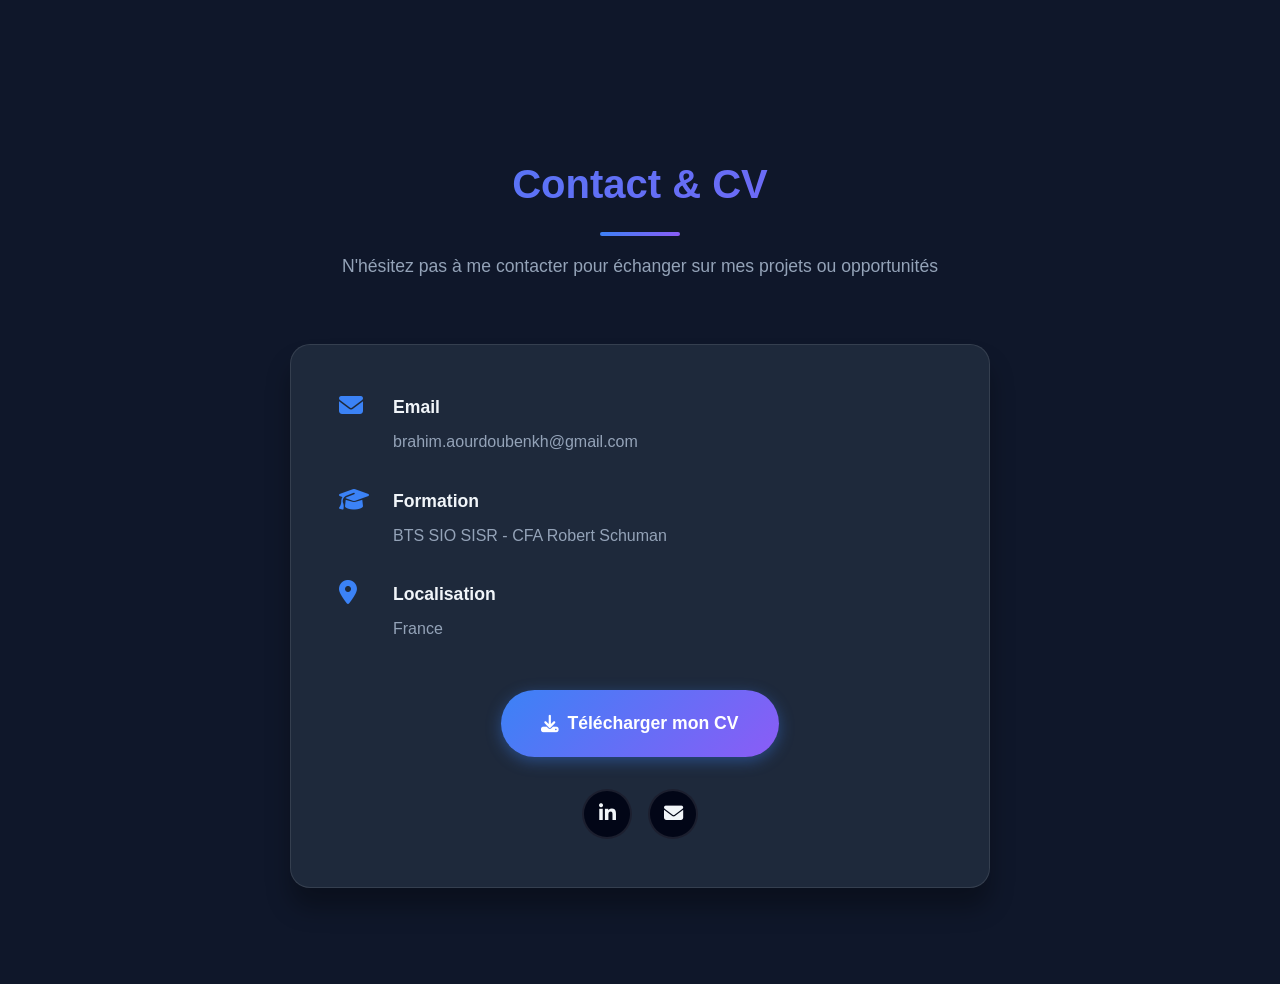
==== commit af144c04: "test" ====
--- a/index.html
+++ b/index.html
@@ -248,10 +248,10 @@
                     <div class="project-icon">
                         <i class="fas fa-file-alt"></i>
                     </div>
-                    <h3>Tableau de synthèse </h3>
+                    <h3>Tableau de Compétences </h3>
                     <p>Description de la première fiche technique avec détails sur la configuration et 
                     les étapes de mise en œuvre du projet.</p>
-                    <a href="fiches/fiche-1.pdf" target="_blank" class="project-link">Voir la fiche <i class="fas fa-arrow-right"></i></a>
+                    <a href="fiches/tableau.odt" target="_blank" class="project-link">Voir la fiche <i class="fas fa-arrow-right"></i></a>
                 </div>
 
                 <div class="project-card">
@@ -271,7 +271,7 @@
                     <h3>Fiche_réalisation_2</h3>
                     <p>Guide technique détaillant les procédures de maintenance et d'administration 
                     des systèmes et services.</p>
-                    <a href="fiches/fiche-3.pdf" target="_blank" class="project-link">Voir la fiche <i class="fas fa-arrow-right"></i></a>
+                    <a href="fiches/Fiche2.odt" target="_blank" class="project-link">Voir la fiche <i class="fas fa-arrow-right"></i></a>
                 </div>
             </div>
         </div>
@@ -359,7 +359,7 @@
                         </div>
                     </div>
                     <div class="contact-actions">
-                        <a href="cv/CV-Brahim-Aourdou.pdf" download class="btn btn-primary btn-large">
+                        <a href="CV/CvBrahim.pdf" download class="btn btn-primary btn-large">
                             <i class="fas fa-download"></i> Télécharger mon CV
                         </a>
                         <div class="social-links">
